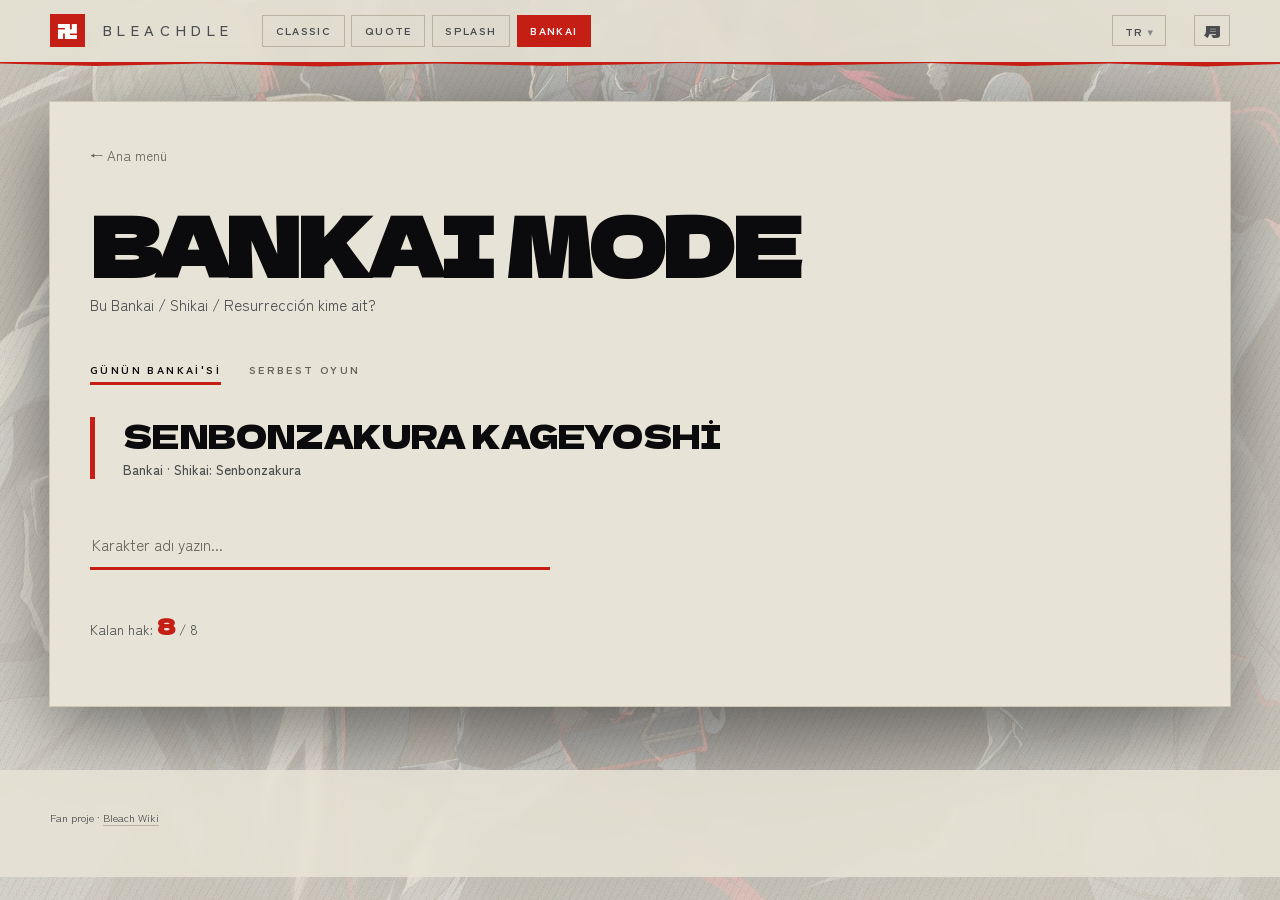
==== bankai.html @ 17f3b941 "Yayına hazırlık: paylaşım kartı, README, og görseli Statik site olduğu için yayına almak dosyaları i" ====
<!DOCTYPE html>
<html lang="tr">
<head>
<meta charset="UTF-8">
<meta name="viewport" content="width=device-width,initial-scale=1">
<title data-i18n="title.bankai">Bleachdle — Bankai Mode</title>
<link rel="icon" href="favicon.svg" type="image/svg+xml">
<link rel="alternate icon" href="favicon.ico" sizes="any">
<link rel="manifest" href="manifest.json">
<meta name="theme-color" content="#e5e2d5">

<meta name="description" content="Bu Bankai, Shikai ya da Resurrección kime ait? Sekiz hakkın var.">
<link rel="canonical" href="https://ozgurozertural.github.io/bleachdle/bankai.html">

<!-- Paylaşım kartı. Tarayıcı-dışı kazıyıcılar JS çalıştırmaz, o yüzden burası
     data-i18n'den bağımsız ve sabit Türkçe. og.jpg'yi scripts/make_og.py üretir. -->
<meta property="og:type" content="website">
<meta property="og:site_name" content="Bleachdle">
<meta property="og:locale" content="tr_TR">
<meta property="og:locale:alternate" content="en_US">
<meta property="og:url" content="https://ozgurozertural.github.io/bleachdle/bankai.html">
<meta property="og:title" content="Bleachdle — Bankai Mode">
<meta property="og:description" content="Bu Bankai, Shikai ya da Resurrección kime ait? Sekiz hakkın var.">
<meta property="og:image" content="https://ozgurozertural.github.io/bleachdle/og.jpg">
<meta property="og:image:width" content="1200">
<meta property="og:image:height" content="630">
<meta property="og:image:alt" content="Bleachdle — Espada toplantısının önünde BLEACHDLE başlığı ve dört mod: Classic, Quote, Splash, Bankai">
<meta name="twitter:card" content="summary_large_image">
<link rel="stylesheet" href="css/theme.css">
<link rel="stylesheet" href="css/game.css">
</head>
<body>
<header class="site-header">
  <a class="brand" href="index.html" data-i18n-aria="brand.aria">
    <span class="kanji">卍</span><h1>BLEACHDLE</h1>
  </a>
  <nav class="mode-nav" data-i18n-aria="nav.aria">
    <a href="classic.html"><span lang="en">Classic</span></a>
    <a href="quote.html"><span lang="en">Quote</span></a>
    <a href="splash.html"><span lang="en">Splash</span></a>
    <a href="bankai.html" aria-current="page"><span lang="en">Bankai</span></a>
  </nav>
  <div class="lang-select">
    <button class="lang-btn" aria-haspopup="listbox" aria-expanded="false"
            data-i18n="lang.short" data-i18n-aria="lang.aria">TR</button>
    <ul class="lang-menu" role="listbox">
      <li><button role="option" data-lang="tr" data-i18n="lang.tr">Türkçe</button></li>
      <li><button role="option" data-lang="en" data-i18n="lang.en">English</button></li>
    </ul>
  </div>
  <button id="theme-toggle" class="theme-toggle" data-i18n-aria="theme.aria">🌓</button>
</header>

<main class="game-page">
  <a class="back-link" href="index.html" data-i18n="back">← Ana menü</a>
  <h2 class="game-title">BANKAI MODE</h2>
  <p class="game-subtitle" data-i18n="sub.bankai"></p>

  <div class="mode-switch">
    <button class="active" data-mode="daily" data-i18n="daily.bankai">Günün bankai'si</button>
    <button data-mode="free" data-i18n="free">Serbest oyun</button>
  </div>

  <div id="quote-display" class="quote-display">Yükleniyor...</div>

  <div id="bankai-hint-slot"></div>

  <div class="search-box">
    <input id="search" type="text" autocomplete="off" data-i18n-placeholder="search.placeholder" placeholder="Karakter adı yazın..." />
    <div id="suggestions" class="suggestions"></div>
  </div>

  <div id="result"></div>
  <div id="attempts" class="attempts-info"></div>
</main>

<footer class="site-footer">
  <p data-i18n-html="footer.short"></p>
</footer>

<script src="js/i18n.js"></script>
<script src="js/theme.js"></script>
<script src="js/stats.js"></script>
<script src="js/game-core.js"></script>
<script src="js/data.js"></script>
<script src="js/simple-mode.js"></script>
<script>
const HINT_AT = 5;
const BANKAI = fetch('data/bankai.json').then(r => r.json()).catch(() => ({}));
initSimpleMode({
  modeKey: 'bankai',
  maxGuesses: 8,
  pool: async (chars) => {
    const b = await BANKAI;
    return chars.filter(c => b[c.id]);
  },
  loadPrompt: async (answer) => {
    const b = (await BANKAI)[answer.id];
    const el = document.getElementById('quote-display');
    document.getElementById('bankai-hint-slot').innerHTML = '';
    if (!b) { el.innerHTML = `<em>${t('bankai.none')}</em>`; return false; }
    el.innerHTML = `
      <div class="release-name">
        ${b.name || '???'}
      </div>
      <div class="release-meta">
        ${b.type || ''}${b.ability ? ' · ' + b.ability : ''}
      </div>`;
    return true;
  },
  onGuess: (guesses, answer, finished) => {
    // 5. yanlış tahminden sonra karakterin görseli ipucu olarak açılır (finish değilse)
    if (!finished && guesses.length >= HINT_AT && answer.image) {
      const slot = document.getElementById('bankai-hint-slot');
      if (!slot.innerHTML) {
        slot.innerHTML = `
          <div class="bankai-hint-label">${t('hint.last')}</div>
          <div class="bankai-hint">
            <img src="${answer.image}" alt="hint" style="filter:blur(4px)">
          </div>
        `;
      }
    }
  }
});
</script>
</body>
</html>
---- css/theme.css ----
/* Bleachdle — mürekkep ve kan.
   Zemin hâlâ kağıt/mürekkep ikilisi, ama bu bir dövüş serisi: kontrast sert,
   tipografi ağır, doğru/yanlış renkleri tam doygunlukta. */

@import url('https://fonts.googleapis.com/css2?family=Dela+Gothic+One&family=Zen+Kaku+Gothic+New:wght@400;500;700;900&display=swap');

:root, [data-theme="light"] {
  /* 昼 — beyazlatılmış kağıt üstünde sumi */
  --paper: #e7e3d6;
  --paper-2: #f2efe6;
  --paper-3: #faf8f1;
  --ink: #0b0b0d;
  --ink-2: #4a4c50;
  --ink-3: #65635b;
  --rule: #b8b2a0;
  --rule-soft: #cdc7b6;

  --seal: #c41e15;
  --on-seal: #ffffff;
  --correct: #17773a;
  --correct-ink: #ffffff;
  --wrong: #b81420;
  --wrong-ink: #ffffff;

  --grain-opacity: 0.3;
  --grain-blend: multiply;
  --hatch-opacity: 0.06;

  --paper-rgb: 231, 227, 214;
  /* Aydınlıkta Soul Society: Gotei 13 kaptanları */
  --art: url("../data/images/bg-gotei13.webp");
  --art-pos: center 18%;
  --art-focus: 50% 38%;
  --art-vignette: 0.75;
  --art-scrim: 0.58;      /* eserin üstündeki perde */
  --art-panel: 0.86;      /* başlık/altlık şeridinin opaklığı */
}

[data-theme="dark"] {
  /* 夜 — mürekkep zemin, kireç yazı. Roller aynı, maddeler yer değiştirdi. */
  --paper: #0c0c0f;
  --paper-2: #16161b;
  --paper-3: #1e1e25;
  --ink: #f4f1e6;
  --ink-2: #b0aea4;
  --ink-3: #7c7f84;
  --rule: #34343d;
  --rule-soft: #26262e;

  --seal: #ff3b2f;
  --on-seal: #0c0c0f;
  --correct: #14b85a;
  --correct-ink: #06210f;
  --wrong: #e01f2d;
  --wrong-ink: #ffffff;

  --grain-opacity: 0.13;
  --grain-blend: screen;
  --hatch-opacity: 0.05;

  --paper-rgb: 12, 12, 15;
  /* Karanlıkta Hueco Mundo: Espada toplantısı. Bu eser çok daha karanlık
     (medyan parlaklık 0.012), o yüzden perde ince — beyaz üniformalar en
     kötü durumda bile şerit metnini 6:1'in üstünde tutuyor. */
  --art: url("../data/images/bg-espada.webp");
  --art-pos: center 52%;
  --art-focus: 50% 52%;
  --art-vignette: 0.45;   /* kenarları az bastır: eser şeritlerden görünsün */
  --art-scrim: 0.18;
  --art-panel: 0.82;
}

:root {
  --font-display: 'Dela Gothic One', 'Arial Black', sans-serif;
  --font-body: 'Zen Kaku Gothic New', system-ui, sans-serif;

  /* Sert sıçrama: dev başlık, küçük etiket, arada hiçbir şey yok */
  --t-hero: clamp(2.6rem, 8.5vw, 5rem);
  --t-title: 1.5rem;
  --t-body: 0.95rem;
  --t-small: 0.84rem;
  --t-label: 0.68rem;

  --tr-label: 0.22em;
  --measure: 60ch;

  /* Eğik kesim — panellerin ve hücrelerin köşesini kırpan darbe açısı */
  --slash: 10px;
}

* { box-sizing: border-box; }

html {
  background: var(--paper);
}

/* Gotei 13 eseri: sabit zemin katmanı. İçerik onun üstüne serilen kağıt
   tabakanın üstünde durduğu için metin kontrastı eserden etkilenmiyor;
   eser başlık şeridinde, altlıkta ve geniş ekranda tabakanın yanlarında
   görünüyor. background-attachment yerine sabit sözde eleman: mobil
   tarayıcılarda fixed arka plan kaydırmada titriyor. */
html::before {
  content: '';
  position: fixed;
  inset: 0;
  z-index: -1;
  background:
    radial-gradient(ellipse at var(--art-focus), transparent 0%, rgba(var(--paper-rgb), var(--art-vignette)) 78%),
    linear-gradient(rgba(var(--paper-rgb), var(--art-scrim)), rgba(var(--paper-rgb), var(--art-scrim))),
    var(--art) var(--art-pos) / cover no-repeat;
}

body {
  margin: 0;
  padding: 0;
  background: transparent;
  color: var(--ink);
  font-family: var(--font-body);
  font-size: 16px;
  line-height: 1.55;
  min-height: 100vh;
  -webkit-font-smoothing: antialiased;
}

/* İki katman: kağıt lifi + eğik tarama (screen-tone). */
body::before,
body::after {
  content: '';
  position: fixed;
  inset: 0;
  z-index: 0;
  pointer-events: none;
}
body::before {
  opacity: var(--grain-opacity);
  mix-blend-mode: var(--grain-blend);
  background-image: url("data:image/svg+xml,%3Csvg xmlns='http://www.w3.org/2000/svg' width='160' height='160'%3E%3Cfilter id='g'%3E%3CfeTurbulence type='fractalNoise' baseFrequency='0.85' numOctaves='4' stitchTiles='stitch'/%3E%3CfeColorMatrix type='saturate' values='0'/%3E%3C/filter%3E%3Crect width='160' height='160' filter='url(%23g)'/%3E%3C/svg%3E");
}
body::after {
  opacity: var(--hatch-opacity);
  background-image: repeating-linear-gradient(
    118deg,
    var(--seal) 0 1px,
    transparent 1px 7px
  );
}
body > * { position: relative; z-index: 1; }

a { color: inherit; text-decoration: none; }

button {
  font-family: inherit;
  font-size: inherit;
  cursor: pointer;
  border: none;
  background: none;
  color: inherit;
}

:focus-visible {
  outline: 3px solid var(--seal);
  outline-offset: 2px;
}

::selection { background: var(--seal); color: var(--on-seal); }

::-webkit-scrollbar { width: 10px; height: 10px; }
::-webkit-scrollbar-track { background: transparent; }
::-webkit-scrollbar-thumb { background: var(--rule); }
::-webkit-scrollbar-thumb:hover { background: var(--seal); }

@media (prefers-reduced-motion: reduce) {
  *, *::before, *::after {
    animation-duration: 0.001ms !important;
    animation-iteration-count: 1 !important;
    transition-duration: 0.001ms !important;
  }
}
---- css/game.css ----
/* ---------- Başlık ---------- */
/* Başlık ve altlık yarı saydam: eser bu iki şeritten görünüyor. Buradaki
   metin --ink-2, en kötü durumda bile 4.5:1'in üstünde kalıyor.
   Başlık yapışkan; yırtık kenar onun ::after'ı, ayrı bir öğe olsaydı
   kaydırırken bardan kopardı. */
.site-header {
  position: sticky;
  top: 0;
  z-index: 50;
  display: flex;
  justify-content: space-between;
  align-items: center;
  gap: 1rem 1.75rem;
  flex-wrap: wrap;
  margin-bottom: 2.5rem;
  padding: 0.9rem max(1.5rem, calc((100% - 1180px) / 2));
  background: rgba(var(--paper-rgb), var(--art-panel));
  backdrop-filter: blur(6px);
  -webkit-backdrop-filter: blur(6px);
}
.site-header::after {
  content: '';
  position: absolute;
  left: 0; right: 0; bottom: -5px;
  height: 5px;
  background: var(--seal);
  -webkit-mask: url("data:image/svg+xml,%3Csvg xmlns='http://www.w3.org/2000/svg' width='1200' height='10' viewBox='0 0 1200 10' preserveAspectRatio='none'%3E%3Cpath d='M0 0 H1200 V4 L1130 9 L1040 3 L960 8 L870 2 L760 7 L640 2 L520 8 L410 3 L300 9 L190 3 L90 8 L0 3 Z' fill='%23000'/%3E%3C/svg%3E") 100% 100% / 100% 100%;
  mask: url("data:image/svg+xml,%3Csvg xmlns='http://www.w3.org/2000/svg' width='1200' height='10' viewBox='0 0 1200 10' preserveAspectRatio='none'%3E%3Cpath d='M0 0 H1200 V4 L1130 9 L1040 3 L960 8 L870 2 L760 7 L640 2 L520 8 L410 3 L300 9 L190 3 L90 8 L0 3 Z' fill='%23000'/%3E%3C/svg%3E") 100% 100% / 100% 100%;
}

/* Mod kısayolları: ad + tuş rozeti. Bulunduğun mod mühür kızılıyla dolu. */
.mode-nav {
  display: flex;
  gap: 0.4rem;
  margin-right: auto;
  overflow-x: auto;
  scrollbar-width: none;
}
.mode-nav::-webkit-scrollbar { display: none; }
.mode-nav a {
  display: inline-flex;
  align-items: center;
  padding: 0.4rem 0.8rem;
  font-size: var(--t-label);
  font-weight: 700;
  letter-spacing: 0.12em;
  text-transform: uppercase;
  white-space: nowrap;
  color: var(--ink-2);
  border: 1px solid var(--rule);
  transition: color 0.16s, border-color 0.16s, background 0.16s;
}
.mode-nav a:hover { color: var(--ink); border-color: var(--ink-3); }
.mode-nav a[aria-current] {
  color: var(--on-seal);
  background: var(--seal);
  border-color: var(--seal);
}

.brand {
  display: flex;
  align-items: center;
  gap: 0.75rem;
}
.brand:hover .kanji { background: var(--ink); }
.brand:hover h1 { color: var(--ink); }

/* Hanko: markanın tamamı bu mühür. Sayfadaki tek doygun kızıl. */
.brand .kanji {
  font-family: var(--font-display);
  font-size: 1.3rem;
  line-height: 1;
  color: var(--on-seal);
  background: var(--seal);
  padding: 0.32em 0.34em 0.26em;
  display: inline-block;
}

.brand h1 {
  margin: 0;
  font-family: var(--font-body);
  font-size: 0.92rem;
  font-weight: 500;
  letter-spacing: 0.38em;
  text-indent: 0.38em;
  color: var(--ink-2);
}

/* Dil seçici — sağ üstte açılır liste */
.lang-select { position: relative; }
.lang-btn {
  font-size: var(--t-label);
  font-weight: 700;
  letter-spacing: 0.12em;
  padding: 0.4rem 0.7rem;
  color: var(--ink-2);
  border: 1px solid var(--rule);
  transition: color 0.16s, border-color 0.16s;
}
.lang-btn::after { content: ' ▾'; opacity: 0.6; }
.lang-btn:hover, .lang-select.open .lang-btn { color: var(--ink); border-color: var(--ink-3); }

.lang-menu {
  position: absolute;
  right: 0;
  top: calc(100% + 5px);
  z-index: 60;
  display: none;
  min-width: 9rem;
  margin: 0;
  padding: 0;
  list-style: none;
  background: var(--paper-2);
  border: 1px solid var(--rule);
  box-shadow: 0 14px 36px rgba(0, 0, 0, 0.4);
}
.lang-select.open .lang-menu { display: block; }
.lang-menu button {
  display: block;
  width: 100%;
  text-align: left;
  padding: 0.5rem 0.8rem;
  font-size: var(--t-small);
  color: var(--ink-2);
  transition: color 0.14s, background 0.14s;
}
.lang-menu button:hover { background: var(--paper-3); color: var(--ink); }
.lang-menu button[aria-selected="true"] {
  color: var(--on-seal);
  background: var(--seal);
}

.theme-toggle {
  font-family: var(--font-display);
  font-size: 0;
  color: var(--ink-2);
  padding: 0.4rem 0.55rem;
  border: 1px solid var(--rule);
  transition: color 0.2s, border-color 0.2s;
}
.theme-toggle::after {
  content: '月';
  font-size: 1rem;
  line-height: 1;
}
[data-theme="dark"] .theme-toggle::after { content: '日'; }
.theme-toggle:hover { color: var(--seal); border-color: var(--seal); }



/* ---------- Ana sayfa ---------- */
/* Kağıt tabaka — eserin üstüne serilmiş sayfa. Metin daima bunun üstünde. */
.hub, .game-page {
  background: var(--paper);
  box-shadow: 0 0 0 1px var(--rule-soft), 0 24px 70px rgba(0, 0, 0, 0.45);
}

.hub {
  max-width: 780px;
  margin: 0 auto 4rem;
  padding: 3rem 2.5rem 4rem;
}

.tagline {
  font-family: var(--font-display);
  font-size: var(--t-hero);
  line-height: 1.05;
  letter-spacing: -0.02em;
  text-transform: uppercase;
  margin: 0 0 3rem;
  max-width: 14ch;
}
.tagline strong { color: var(--seal); }

.mode-grid {
  display: flex;
  flex-direction: column;
  border-top: 1px solid var(--rule-soft);
  margin-bottom: 3.5rem;
}

/* Mod satırı: kart değil, bir dizin girdisi. Üzerine gelince
   mürekkep soldan sağa akıyor. */
.mode-card {
  position: relative;
  display: grid;
  grid-template-columns: 3.2rem 1fr;
  align-items: baseline;
  gap: 0 1.4rem;
  padding: 1.5rem 1rem 1.5rem 0.25rem;
  border-bottom: 1px solid var(--rule-soft);
  overflow: hidden;
  isolation: isolate;
}
.mode-card::before {
  content: '';
  position: absolute;
  inset: 0;
  z-index: -1;
  background: var(--paper-2);
  transform: scaleX(0);
  transform-origin: left;
  transition: transform 0.26s cubic-bezier(0.16, 1.1, 0.3, 1);
}
.mode-card:hover::before, .mode-card:focus-visible::before { transform: scaleX(1); }

.mode-card .mode-icon {
  grid-row: span 2;
  align-self: center;
  font-family: var(--font-display);
  font-size: 2.5rem;
  font-weight: 400;
  line-height: 1;
  color: var(--ink-3);
  text-align: center;
  transition: color 0.32s;
}
.mode-card:hover .mode-icon { color: var(--seal); }

.mode-card h2 {
  margin: 0;
  font-family: var(--font-display);
  font-size: var(--t-title);
  letter-spacing: -0.01em;
  text-transform: uppercase;
}
.mode-card p {
  margin: 0.25rem 0 0;
  grid-column: 2;
  font-size: var(--t-small);
  color: var(--ink-2);
  max-width: 46ch;
}

/* İstatistikler: panel değil, kağıda yazılmış dört sayı */
.stats-panel { margin: 0; }
.stats-panel h3 {
  margin: 0 0 1.1rem;
  font-family: var(--font-body);
  font-size: var(--t-label);
  font-weight: 500;
  letter-spacing: var(--tr-label);
  text-transform: uppercase;
  color: var(--ink-3);
}
.stats-summary {
  display: grid;
  grid-template-columns: repeat(4, 1fr);
}
.stats-summary > div {
  display: flex;
  flex-direction: column;
  gap: 0.35rem;
  padding-left: 1rem;
  border-left: 1px solid var(--rule-soft);
}
.stats-summary > div:first-child { padding-left: 0; border-left: none; }
.stat-val {
  font-family: var(--font-display);
  font-size: 2.4rem;
  line-height: 1;
  font-variant-numeric: tabular-nums;
}
.stat-label {
  font-size: var(--t-label);
  letter-spacing: var(--tr-label);
  text-transform: uppercase;
  color: var(--ink-3);
}

/* ---------- Oyun sayfası ---------- */
.game-page {
  max-width: 1180px;
  margin: 0 auto 4rem;
  padding: 2.5rem 2.5rem 4rem;
}

.back-link {
  display: inline-block;
  margin-bottom: 2.5rem;
  font-size: var(--t-small);
  color: var(--ink-3);
  transition: color 0.2s;
}
.back-link:hover { color: var(--seal); }

.game-title {
  font-family: var(--font-display);
  font-size: var(--t-hero);
  line-height: 0.95;
  letter-spacing: -0.03em;
  text-transform: uppercase;
  margin: 0 0 0.75rem;
}
.game-subtitle {
  margin: 0 0 2.75rem;
  font-size: var(--t-body);
  color: var(--ink-2);
  max-width: var(--measure);
}

.mode-switch {
  display: flex;
  gap: 1.75rem;
  margin-bottom: 2rem;
}
.mode-switch button {
  position: relative;
  padding: 0 0 0.5rem;
  font-size: var(--t-label);
  font-weight: 700;
  letter-spacing: var(--tr-label);
  text-transform: uppercase;
  color: var(--ink-3);
  transition: color 0.2s;
}
.mode-switch button::after {
  content: '';
  position: absolute;
  left: 0; right: 0; bottom: 0;
  height: 3px;
  background: var(--seal);
  transform: scaleX(0);
  transform-origin: left;
  transition: transform 0.2s cubic-bezier(0.16, 1.1, 0.3, 1);
}
.mode-switch button:hover { color: var(--ink-2); }
.mode-switch button.active { color: var(--ink); }
.mode-switch button.active::after { transform: scaleX(1); }

/* ---------- Arama ---------- */
.search-box {
  position: relative;
  max-width: 460px;
  margin: 0 0 2.5rem;
}
.search-box input {
  width: 100%;
  padding: 0.7rem 0.1rem;
  font-family: var(--font-body);
  font-size: 1.15rem;
  font-weight: 700;
  color: var(--ink);
  background: none;
  border: none;
  border-bottom: 3px solid var(--rule);
  transition: border-color 0.24s;
}
.search-box input::placeholder { color: var(--ink-3); font-weight: 400; font-size: 0.95rem; }
.search-box input:focus {
  outline: none;
  border-bottom-color: var(--seal);
}
.search-box input:disabled { color: var(--ink-3); border-bottom-style: dashed; }

.suggestions {
  position: absolute;
  top: calc(100% + 2px);
  left: 0; right: 0;
  max-height: 336px;
  overflow-y: auto;
  background: var(--paper-2);
  border: 1px solid var(--rule);
  z-index: 20;
  display: none;
}
.suggestions.open { display: block; }
.suggestion {
  display: flex;
  align-items: center;
  gap: 0.85rem;
  padding: 0.55rem 0.75rem;
  cursor: pointer;
  border-bottom: 1px solid var(--rule-soft);
}
.suggestion:last-child { border-bottom: none; }
.suggestion:hover, .suggestion.active { background: var(--paper-3); }
.suggestion img {
  width: 40px; height: 40px;
  object-fit: cover;
  filter: grayscale(0.35);
}
.suggestion .sname { font-weight: 700; font-size: 0.95rem; }
.suggestion .saff { font-size: var(--t-label); color: var(--ink-3); }
.img-placeholder {
  width: 40px; height: 40px;
  background: var(--paper-3);
  border: 1px solid var(--rule-soft);
}

/* ---------- Tahmin tablosu ----------
   İmza öğesi. Her hücre eğik kesilmiş bir blok: doğru tam doygun yeşil,
   yanlış kan kırmızısı, ikisi de köşesinde ○ / × taşıyor — renk tek
   başına anlam taşımıyor. Satır soldan bir darbe gibi giriyor. */
.guess-table-wrap {
  overflow-x: auto;
  margin-top: 0.5rem;
}
.guess-table {
  width: 100%;
  border-collapse: separate;
  border-spacing: 4px 4px;
  min-width: 940px;
}
.guess-table th {
  font-family: var(--font-body);
  font-size: var(--t-label);
  font-weight: 700;
  letter-spacing: var(--tr-label);
  text-transform: uppercase;
  color: var(--ink-3);
  text-align: center;
  padding: 0 0.4rem 0.6rem;
  white-space: nowrap;
}

.guess-table td {
  position: relative;
  padding: 0.55rem 0.5rem;
  text-align: center;
  font-size: var(--t-small);
  font-weight: 500;
  line-height: 1.25;
  color: var(--ink-2);
  height: 76px;
  vertical-align: middle;
  font-variant-numeric: tabular-nums;
  background: var(--paper-2);
  clip-path: polygon(var(--slash) 0, 100% 0, 100% calc(100% - var(--slash)), calc(100% - var(--slash)) 100%, 0 100%, 0 var(--slash));
  animation: strike 0.26s cubic-bezier(0.16, 1.1, 0.3, 1) both;
  animation-delay: calc(var(--col, 0) * 45ms);
}

/* Darbe: hücre eğik bir kesikten içeri girer, hafif aşar ve oturur */
@keyframes strike {
  0%   { opacity: 0; transform: translateX(-14px) skewX(-14deg); }
  70%  { opacity: 1; transform: translateX(2px)   skewX(2deg); }
  100% { opacity: 1; transform: none; }
}

.guess-table td.correct {
  background: var(--correct);
  color: var(--correct-ink);
  font-weight: 700;
}
.guess-table td.wrong {
  background: var(--wrong);
  color: var(--wrong-ink);
  font-weight: 700;
}

/* Renk tek başına anlam taşımasın: köşede ○ / × */
.guess-table td.correct::after,
.guess-table td.wrong::after {
  position: absolute;
  top: 3px;
  right: 5px;
  font-size: 0.62rem;
  font-weight: 700;
  line-height: 1;
  opacity: 0.75;
}
.guess-table td.correct::after { content: '○'; }
.guess-table td.wrong::after   { content: '×'; }

.guess-table td.name-cell {
  font-size: 0.9rem;
  font-weight: 700;
  letter-spacing: 0.01em;
}

.guess-table td.image-cell {
  background: none;
  clip-path: none;
  padding: 0;
  width: 72px;
}
.guess-table td .char-avatar {
  width: 68px; height: 68px;
  object-fit: cover;
  display: block;
  border: 2px solid var(--ink);
  transition: transform 0.18s;
}
.guess-table tr:hover .char-avatar { transform: scale(1.06); }
.guess-table td .char-avatar.img-missing {
  display: flex;
  align-items: center;
  justify-content: center;
  background: var(--paper-2);
  color: var(--ink-3);
  font-size: 1.2rem;
}

.guess-table td .arrow {
  margin-left: 0.25rem;
  font-size: 1rem;
  font-weight: 700;
}

/* ---------- Sonuç ---------- */
.result-panel {
  position: relative;
  max-width: 560px;
  margin: 2.5rem 0 0;
  padding: 2rem 2.25rem;
  background: var(--paper-2);
  border-left: 6px solid var(--seal);
  clip-path: polygon(22px 0, 100% 0, 100% calc(100% - 22px), calc(100% - 22px) 100%, 0 100%, 0 22px);
  animation: strike 0.32s cubic-bezier(0.16, 1.1, 0.3, 1) both;
}
.result-panel h2 {
  margin: 0 0 0.6rem;
  font-family: var(--font-display);
  font-size: 2rem;
  line-height: 1;
  text-transform: uppercase;
}
.result-panel.win h2 { color: var(--correct); }
.result-panel.lose h2 { color: var(--wrong); }
.result-panel p { margin: 0 0 0.35rem; color: var(--ink-2); font-size: var(--t-small); }
.result-panel strong { color: var(--ink); font-weight: 700; }
.result-panel .result-stats {
  margin: 0.9rem 0 0;
  font-size: var(--t-label);
  letter-spacing: 0.06em;
  color: var(--ink-3);
}

/* Mühür: kazanınca 正, kaybedince 終 */
.result-panel::after {
  position: absolute;
  top: 1.5rem;
  right: 1.75rem;
  font-family: var(--font-display);
  font-size: 1.15rem;
  line-height: 1;
  padding: 0.32em 0.3em 0.26em;
  border: 3px solid currentColor;
  transform: rotate(-8deg);
}
.result-panel.win::after { content: '正'; color: var(--seal); }
.result-panel.lose::after { content: '終'; color: var(--ink-3); }

.result-actions {
  display: flex;
  gap: 1.5rem;
  align-items: center;
  margin-top: 1.5rem;
}
.result-actions button, .result-actions a {
  padding: 0 0 0.35rem;
  font-family: var(--font-body);
  font-size: var(--t-label);
  font-weight: 500;
  letter-spacing: var(--tr-label);
  text-transform: uppercase;
  color: var(--ink);
  border-bottom: 2px solid var(--seal);
  transition: color 0.2s, border-color 0.2s;
}
.result-actions button:hover, .result-actions a:hover { color: var(--seal); }
.result-actions .secondary {
  color: var(--ink-2);
  border-bottom-color: var(--rule);
}
.result-actions .secondary:hover { color: var(--ink); border-bottom-color: var(--ink-3); }

/* ---------- Alt bilgi ---------- */
.site-footer {
  padding: 1.75rem max(1.5rem, calc((100% - 1180px) / 2)) 2.5rem;
  background: rgba(var(--paper-rgb), var(--art-panel));
  backdrop-filter: blur(3px);
  -webkit-backdrop-filter: blur(3px);
  font-size: var(--t-label);
  color: var(--ink-2);
}
.site-footer a { color: var(--ink-2); border-bottom: 1px solid var(--rule); }
.site-footer a:hover { color: var(--ink); border-bottom-color: var(--seal); }

/* ---------- Splash ---------- */
/* Bulanıklık satır içi stille sürülüyor (oyun mantığı), o yüzden mürekkep
   tonlaması sarmalayıcıya uygulanıyor — yoksa filter bildirimi eziliyor. */
.splash-image-wrap {
  margin: 0 0 2rem;
  filter: grayscale(0.35) contrast(1.05);
}
.splash-image {
  max-width: 300px;
  max-height: 300px;
  display: block;
  transition: filter 0.6s cubic-bezier(0.2, 0.7, 0.2, 1);
}

/* ---------- Quote ---------- */
.quote-display {
  max-width: var(--measure);
  margin: 0 0 2.5rem;
  padding: 0 0 0 1.75rem;
  border-left: 5px solid var(--seal);
  font-size: 1.4rem;
  font-weight: 500;
  line-height: 1.5;
}
.quote-display em { color: var(--ink-3); font-size: 0.95rem; }

/* ---------- Bankai ---------- */
.release-name {
  font-family: var(--font-display);
  font-size: 2rem;
  line-height: 1.15;
  text-transform: uppercase;
  margin-bottom: 0.3rem;
}
.release-meta {
  font-size: var(--t-small);
  color: var(--ink-2);
}

.quote-hint {
  display: inline-flex;
  align-items: baseline;
  gap: 0.75rem;
  margin: 0 0 2rem;
  padding: 0.5rem 0.9rem;
  background: var(--paper-2);
  border-left: 5px solid var(--seal);
}
.quote-hint-label {
  font-size: var(--t-label);
  font-weight: 700;
  letter-spacing: var(--tr-label);
  text-transform: uppercase;
  color: var(--seal);
}
.quote-hint-body { font-size: var(--t-small); color: var(--ink-2); }
.quote-hint-body strong {
  font-family: var(--font-display);
  font-size: 1.25rem;
  color: var(--ink);
}

.bankai-hint {
  margin: 0 0 1.5rem;
  filter: grayscale(0.35) contrast(1.1);
  animation: strike 0.3s cubic-bezier(0.16, 1.1, 0.3, 1) both;
}
.bankai-hint img {
  max-width: 220px;
  max-height: 220px;
  display: block;
}
.bankai-hint-label {
  font-size: var(--t-label);
  letter-spacing: var(--tr-label);
  text-transform: uppercase;
  color: var(--ink-3);
  margin-bottom: 0.6rem;
}

.attempts-info {
  margin-top: 1.75rem;
  font-size: var(--t-small);
  color: var(--ink-2);
}
.attempts-info strong {
  font-family: var(--font-display);
  font-size: 1.3rem;
  color: var(--seal);
}

/* ---------- Dar ekran ---------- */
@media (max-width: 640px) {
  .site-header { padding: 1rem 1.1rem 0.8rem; }
  .site-header, .site-footer { padding-left: 1.1rem; padding-right: 1.1rem; }
  .site-header { gap: 0.6rem 0.9rem; margin-bottom: 1.75rem; }
  .brand h1 { display: none; }          /* dar ekranda mühür markayı taşır */
  .mode-nav a { padding: 0.35rem 0.5rem; letter-spacing: 0.06em; }
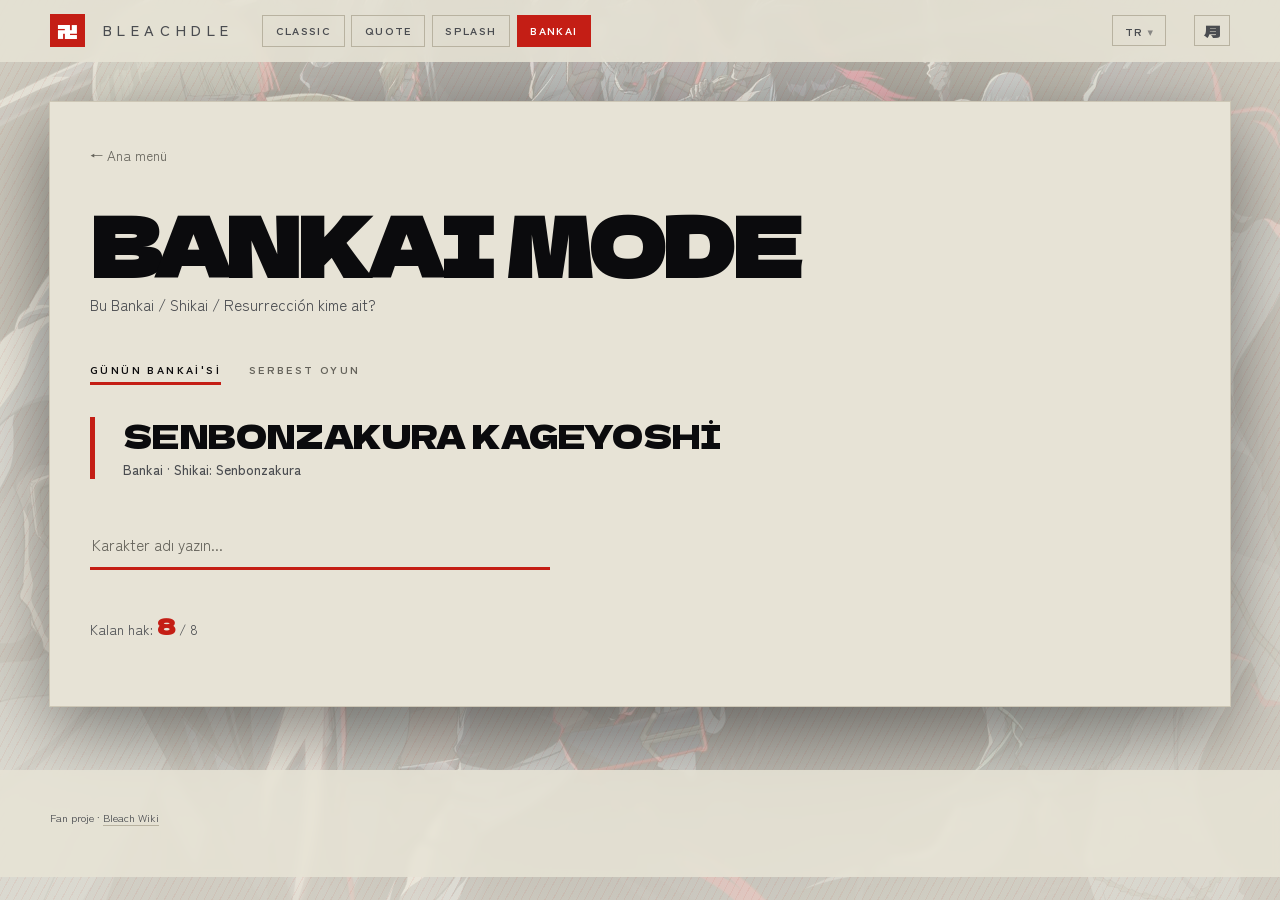
==== commit 8148f4c5: "Güvenlik: çıkışta kaçış, satır içi kod yok, CSP, kendi barındırılan fontlar Kazınan veri (herkesin d" ====
--- a/bankai.html
+++ b/bankai.html
@@ -3,6 +3,12 @@
 <head>
 <meta charset="UTF-8">
 <meta name="viewport" content="width=device-width,initial-scale=1">
+<!-- Satır içi script ve stil yok: hepsi ayrı dosyada, o yüzden 'unsafe-inline'
+     gerekmiyor. Dış kaynak da yok (fontlar kendi barındırmamızda), o yüzden
+     her şey 'self'. Kazınan veri innerHTML'e giriyor — bu, js/i18n.js'teki
+     esc() kaçışının arkasındaki ikinci savunma hattı. -->
+<meta http-equiv="Content-Security-Policy" content="default-src 'none'; script-src 'self'; style-src 'self'; img-src 'self'; font-src 'self'; connect-src 'self'; manifest-src 'self'; base-uri 'none'; form-action 'none'">
+<meta name="referrer" content="strict-origin-when-cross-origin">
 <title data-i18n="title.bankai">Bleachdle — Bankai Mode</title>
 <link rel="icon" href="favicon.svg" type="image/svg+xml">
 <link rel="alternate icon" href="favicon.ico" sizes="any">
@@ -84,45 +90,6 @@
 <script src="js/game-core.js"></script>
 <script src="js/data.js"></script>
 <script src="js/simple-mode.js"></script>
-<script>
-const HINT_AT = 5;
-const BANKAI = fetch('data/bankai.json').then(r => r.json()).catch(() => ({}));
-initSimpleMode({
-  modeKey: 'bankai',
-  maxGuesses: 8,
-  pool: async (chars) => {
-    const b = await BANKAI;
-    return chars.filter(c => b[c.id]);
-  },
-  loadPrompt: async (answer) => {
-    const b = (await BANKAI)[answer.id];
-    const el = document.getElementById('quote-display');
-    document.getElementById('bankai-hint-slot').innerHTML = '';
-    if (!b) { el.innerHTML = `<em>${t('bankai.none')}</em>`; return false; }
-    el.innerHTML = `
-      <div class="release-name">
-        ${b.name || '???'}
-      </div>
-      <div class="release-meta">
-        ${b.type || ''}${b.ability ? ' · ' + b.ability : ''}
-      </div>`;
-    return true;
-  },
-  onGuess: (guesses, answer, finished) => {
-    // 5. yanlış tahminden sonra karakterin görseli ipucu olarak açılır (finish değilse)
-    if (!finished && guesses.length >= HINT_AT && answer.image) {
-      const slot = document.getElementById('bankai-hint-slot');
-      if (!slot.innerHTML) {
-        slot.innerHTML = `
-          <div class="bankai-hint-label">${t('hint.last')}</div>
-          <div class="bankai-hint">
-            <img src="${answer.image}" alt="hint" style="filter:blur(4px)">
-          </div>
-        `;
-      }
-    }
-  }
-});
-</script>
+<script src="js/bankai.js"></script>
 </body>
 </html>
--- a/css/theme.css
+++ b/css/theme.css
@@ -2,7 +2,34 @@
    Zemin hâlâ kağıt/mürekkep ikilisi, ama bu bir dövüş serisi: kontrast sert,
    tipografi ağır, doğru/yanlış renkleri tam doygunlukta. */
 
-@import url('https://fonts.googleapis.com/css2?family=Dela+Gothic+One&family=Zen+Kaku+Gothic+New:wght@400;500;700;900&display=swap');
+/* Fontlar kendi barındırmamızda. Google Fonts'tan çekilirken her ziyaretçinin
+   IP'si Google'a gidiyordu; ayrıca @import zinciri font indirmesini bu CSS
+   inene kadar geciktiriyordu. scripts/build_fonts.py üretiyor — sitede geçen
+   11 kanji ve Latin Ext-A ile sınırlı alt küme, dördü toplam 49 KB. */
+@font-face {
+  font-family: 'Dela Gothic One';
+  src: url('../fonts/dela.woff2') format('woff2');
+  font-weight: 400;
+  font-display: swap;
+}
+@font-face {
+  font-family: 'Zen Kaku Gothic New';
+  src: url('../fonts/zen-400.woff2') format('woff2');
+  font-weight: 400;
+  font-display: swap;
+}
+@font-face {
+  font-family: 'Zen Kaku Gothic New';
+  src: url('../fonts/zen-500.woff2') format('woff2');
+  font-weight: 500;
+  font-display: swap;
+}
+@font-face {
+  font-family: 'Zen Kaku Gothic New';
+  src: url('../fonts/zen-700.woff2') format('woff2');
+  font-weight: 700;
+  font-display: swap;
+}
 
 :root, [data-theme="light"] {
   /* 昼 — beyazlatılmış kağıt üstünde sumi */
--- a/css/game.css
+++ b/css/game.css
@@ -589,6 +589,7 @@
   max-width: 300px;
   max-height: 300px;
   display: block;
+  filter: blur(28px);   /* başlangıç seviyesi; JS her tahminde azaltıyor */
   transition: filter 0.6s cubic-bezier(0.2, 0.7, 0.2, 1);
 }
 
@@ -650,6 +651,10 @@
   max-height: 220px;
   display: block;
 }
+/* Başlangıç bulanıklığı: eskiden satır içi style özniteliğiydi, CSP
+   style-src 'self' altında çalışmıyor. Sonraki kademeleri JS zaten
+   element.style üzerinden veriyor — o yol CSP'ye takılmıyor. */
+.hint-blur { filter: blur(4px); }
 .bankai-hint-label {
   font-size: var(--t-label);
   letter-spacing: var(--tr-label);
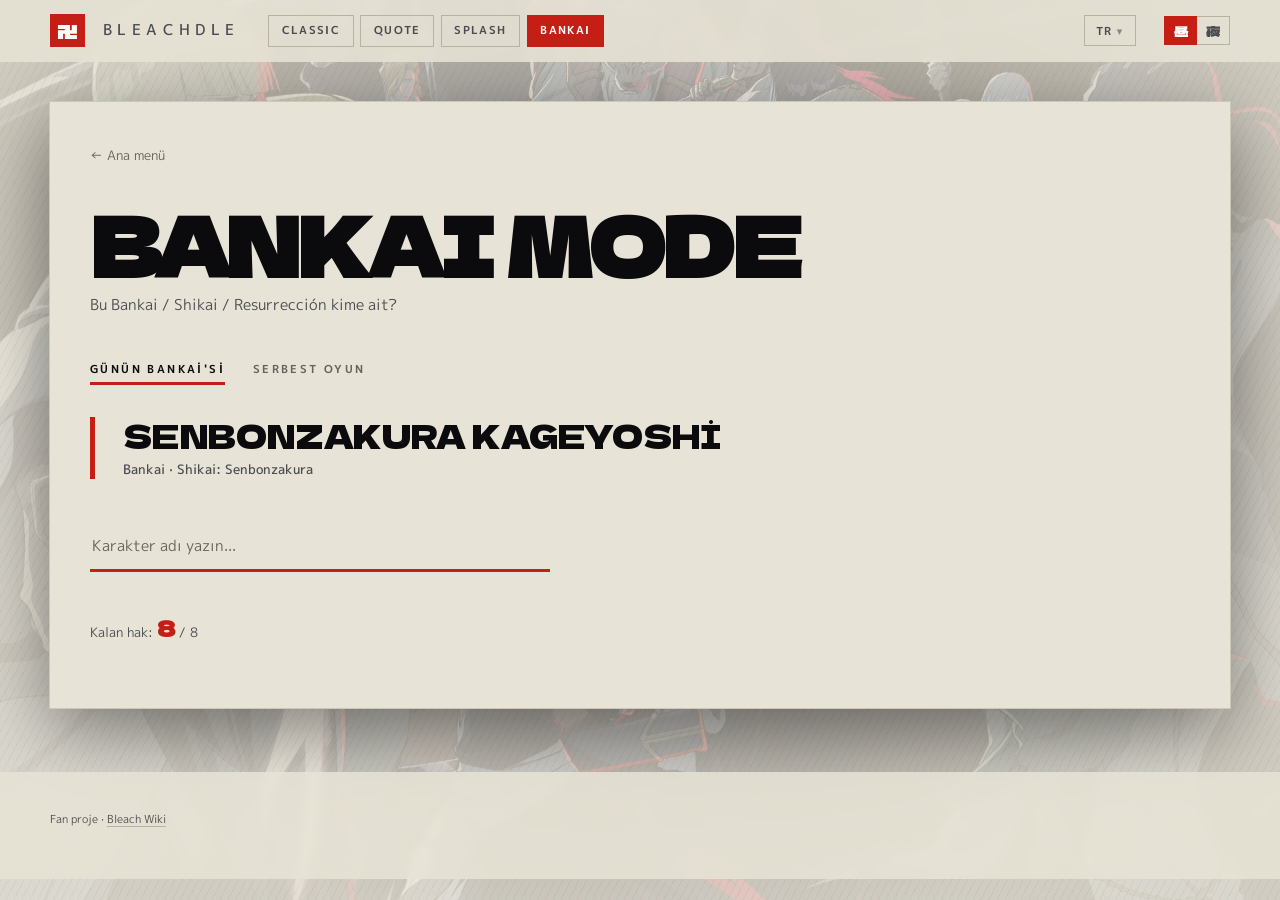
==== commit 3ee90072: "Tema düğmesini iki durumlu segmente çevir Tek düğmeydi ve geçilecek temanın kanjisini gösteriyordu (" ====
--- a/bankai.html
+++ b/bankai.html
@@ -54,7 +54,10 @@
       <li><button role="option" data-lang="en" data-i18n="lang.en">English</button></li>
     </ul>
   </div>
-  <button id="theme-toggle" class="theme-toggle" data-i18n-aria="theme.aria">🌓</button>
+  <div class="theme-toggle" role="group" data-i18n-aria="theme.aria">
+    <button data-set-theme="light" data-i18n-aria="theme.light">昼</button>
+    <button data-set-theme="dark" data-i18n-aria="theme.dark">夜</button>
+  </div>
 </header>
 
 <main class="game-page">
--- a/css/theme.css
+++ b/css/theme.css
@@ -5,7 +5,12 @@
 /* Fontlar kendi barındırmamızda. Google Fonts'tan çekilirken her ziyaretçinin
    IP'si Google'a gidiyordu; ayrıca @import zinciri font indirmesini bu CSS
    inene kadar geciktiriyordu. scripts/build_fonts.py üretiyor — sitede geçen
-   11 kanji ve Latin Ext-A ile sınırlı alt küme, dördü toplam 49 KB. */
+   11 kanji ve Latin Ext-A ile sınırlı alt küme, dördü toplam 96 KB.
+
+   Gövde fontu M PLUS 1p: önceki Zen Kaku Gothic New'de Ğ ğ İ Ş ş ve makronlar
+   (Ō ō ū ē) hiç yoktu, kelime ortasında system-ui'ye düşüyorlardı. M PLUS 1p
+   aynı geometrik ekran-gotik ailesinden ve hepsini taşıyor; yapım betiği
+   üretilen her yüzü bu harfler için denetliyor. */
 @font-face {
   font-family: 'Dela Gothic One';
   src: url('../fonts/dela.woff2') format('woff2');
@@ -13,20 +18,20 @@
   font-display: swap;
 }
 @font-face {
-  font-family: 'Zen Kaku Gothic New';
-  src: url('../fonts/zen-400.woff2') format('woff2');
+  font-family: 'M PLUS 1p';
+  src: url('../fonts/mplus-400.woff2') format('woff2');
   font-weight: 400;
   font-display: swap;
 }
 @font-face {
-  font-family: 'Zen Kaku Gothic New';
-  src: url('../fonts/zen-500.woff2') format('woff2');
+  font-family: 'M PLUS 1p';
+  src: url('../fonts/mplus-500.woff2') format('woff2');
   font-weight: 500;
   font-display: swap;
 }
 @font-face {
-  font-family: 'Zen Kaku Gothic New';
-  src: url('../fonts/zen-700.woff2') format('woff2');
+  font-family: 'M PLUS 1p';
+  src: url('../fonts/mplus-700.woff2') format('woff2');
   font-weight: 700;
   font-display: swap;
 }
@@ -99,7 +104,7 @@
 
 :root {
   --font-display: 'Dela Gothic One', 'Arial Black', sans-serif;
-  --font-body: 'Zen Kaku Gothic New', system-ui, sans-serif;
+  --font-body: 'M PLUS 1p', system-ui, sans-serif;
 
   /* Sert sıçrama: dev başlık, küçük etiket, arada hiçbir şey yok */
   --t-hero: clamp(2.6rem, 8.5vw, 5rem);
@@ -109,7 +114,11 @@
   --t-label: 0.68rem;
 
   --tr-label: 0.22em;
-  --measure: 60ch;
+  /* ch = '0' karakterinin genişliği, ve M PLUS 1p'de '0' gövde harflerine
+     göre Zen Kaku'dakinden epey geniş (0.620em'e karşı 0.504em). Aynı ch
+     değeri bırakılsaydı satır 57 değil 65 karakter olurdu; ölçü satır başına
+     düşen karakter sayısı sabit kalacak şekilde yeniden hesaplandı. */
+  --measure: 52ch;
 
   /* Eğik kesim — panellerin ve hücrelerin köşesini kırpan darbe açısı */
   --slash: 10px;
--- a/css/game.css
+++ b/css/game.css
@@ -130,21 +130,31 @@
   background: var(--seal);
 }
 
-.theme-toggle {
-  font-family: var(--font-display);
-  font-size: 0;
-  color: var(--ink-2);
+/* Tema seçici: tek düğme değil, iki durumlu segment — 昼 gündüz, 夜 gece.
+   Eskiden tek düğmeydi ve geçilecek temanın kanjisini gösteriyordu (aydınlıkta
+   月, karanlıkta 日). Durumu gösteriyordu ama tek başına duran bir kanjiden
+   bunun tema denetimi olduğu anlaşılmıyordu — üstelik "hedefi mi gösteriyor,
+   mevcut durumu mu" ikircikliydi. İki hücre yan yana durunca bunun bir seçim
+   olduğu kendiliğinden belli oluyor, etkin olanı mühür dolgusu söylüyor:
+   .mode-nav'ın aria-current dolgusunun aynısı, yeni bir dil icat edilmiyor.
+   Kanji olduğu için çeviri de gerektirmiyor. */
+.theme-toggle { display: inline-flex; }
+.theme-toggle button {
+  font-family: var(--font-display);
+  font-size: 0.9rem;
+  line-height: 1;
   padding: 0.4rem 0.55rem;
+  color: var(--ink-2);          /* .mode-nav'ın pasif rengiyle aynı */
   border: 1px solid var(--rule);
-  transition: color 0.2s, border-color 0.2s;
-}
-.theme-toggle::after {
-  content: '月';
-  font-size: 1rem;
-  line-height: 1;
-}
-[data-theme="dark"] .theme-toggle::after { content: '日'; }
-.theme-toggle:hover { color: var(--seal); border-color: var(--seal); }
+  transition: color 0.16s, border-color 0.16s, background 0.16s;
+}
+.theme-toggle button + button { border-left: none; }
+.theme-toggle button:hover { color: var(--ink); border-color: var(--ink-3); }
+.theme-toggle button[aria-pressed="true"] {
+  color: var(--on-seal);
+  background: var(--seal);
+  border-color: var(--seal);
+}
 
 
 
@@ -229,7 +239,7 @@
   grid-column: 2;
   font-size: var(--t-small);
   color: var(--ink-2);
-  max-width: 46ch;
+  max-width: 40ch; /* bkz. --measure: ch, font değişiminde yeniden ölçüldü */
 }
 
 /* İstatistikler: panel değil, kağıda yazılmış dört sayı */
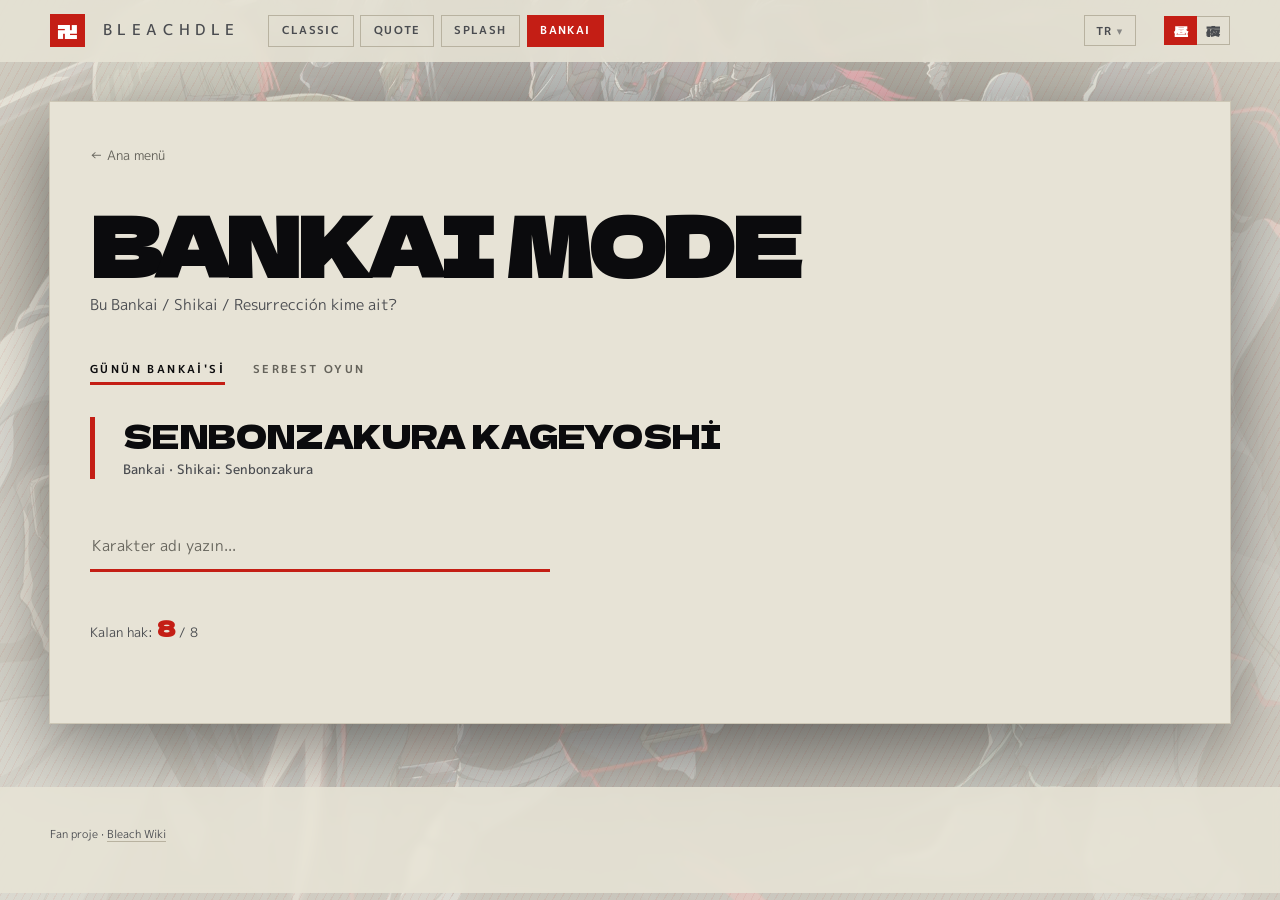
==== commit f7e6816e: "Quote/Splash/Bankai: denenen karakterler görselli, cevap sonunda açılıyor Bu üç modda özellik tablos" ====
--- a/bankai.html
+++ b/bankai.html
@@ -55,8 +55,10 @@
     </ul>
   </div>
   <div class="theme-toggle" role="group" data-i18n-aria="theme.aria">
-    <button data-set-theme="light" data-i18n-aria="theme.light">昼</button>
-    <button data-set-theme="dark" data-i18n-aria="theme.dark">夜</button>
+    <button data-set-theme="light" data-i18n-aria="theme.light"
+            data-flavor="Soul Society" lang="en">昼</button>
+    <button data-set-theme="dark" data-i18n-aria="theme.dark"
+            data-flavor="Hueco Mundo" lang="en">夜</button>
   </div>
 </header>
 
@@ -81,6 +83,7 @@
 
   <div id="result"></div>
   <div id="attempts" class="attempts-info"></div>
+  <ol id="guess-list" class="guess-list"></ol>
 </main>
 
 <footer class="site-footer">
--- a/css/game.css
+++ b/css/game.css
@@ -138,7 +138,7 @@
    olduğu kendiliğinden belli oluyor, etkin olanı mühür dolgusu söylüyor:
    .mode-nav'ın aria-current dolgusunun aynısı, yeni bir dil icat edilmiyor.
    Kanji olduğu için çeviri de gerektirmiyor. */
-.theme-toggle { display: inline-flex; }
+.theme-toggle { display: inline-flex; position: relative; }
 .theme-toggle button {
   font-family: var(--font-display);
   font-size: 0.9rem;
@@ -154,6 +154,47 @@
   color: var(--on-seal);
   background: var(--seal);
   border-color: var(--seal);
+}
+
+/* Üstüne gelince hücrenin götürdüğü yerin adı: 昼 Soul Society, 夜 Hueco Mundo.
+   Yer adları çevrilmiyor (VALUES'taki özel ad kararıyla aynı), o yüzden metin
+   doğrudan data-flavor'dan okunuyor, i18n'e girmiyor.
+
+   Native title= yerine kendi ipucumuz: title ~1 sn gecikiyor, biçimlendirilemiyor
+   ve sistem kutusu bu tasarımın içinde yabancı duruyor. Konum iki hücre için de
+   grubun sağ kenarına sabit — üst barın en sağındayız, hücreye ortalanan bir kutu
+   dar ekranda sayfadan taşardı.
+
+   Düğmelerde lang="en" var: text-transform: uppercase dile duyarlı ve sayfa
+   lang="tr" iken "Society"deki i, İ'ye dönüp "SOUL SOCİETY" oluyordu — mod
+   adlarında daha önce yaşanan tuzağın aynısı. Metin zaten İngilizce özel ad. */
+.theme-toggle button::after {
+  content: attr(data-flavor);
+  position: absolute;
+  top: calc(100% + 6px);
+  right: 0;
+  z-index: 60;
+  padding: 0.3rem 0.5rem;
+  font-family: var(--font-body);
+  font-size: var(--t-label);
+  font-weight: 700;
+  letter-spacing: 0.1em;
+  line-height: 1;
+  white-space: nowrap;
+  text-transform: uppercase;
+  color: var(--ink-2);
+  background: var(--paper-2);
+  border: 1px solid var(--rule);
+  opacity: 0;
+  pointer-events: none;
+  transition: opacity 0.14s;
+}
+.theme-toggle button:hover::after,
+.theme-toggle button:focus-visible::after { opacity: 1; }
+
+/* Dokunmatikte hover yok, kutu kalıcı görünür hale gelmesin. */
+@media (hover: none) {
+  .theme-toggle button::after { content: none; }
 }
 
 
@@ -269,7 +310,11 @@
   font-family: var(--font-display);
   font-size: 2.4rem;
   line-height: 1;
-  font-variant-numeric: tabular-nums;
+  /* Burada tabular-nums vardı ama hiç çalışmadı: Dela'da `tnum` özelliği yok
+     ve rakamları eşit genişlikte değil ('1' 0.588em, '4' 0.924em). Yani seri
+     9'dan 10'a geçtiğinde sayının kutusu hâlâ zıplıyor. Çalışır hale getirmek
+     fontu değiştirmeyi gerektirir — bu sayıların Dela'da olması bilinçli bir
+     tercih olduğu için dokunulmadı, karar beklemede. */
 }
 .stat-label {
   font-size: var(--t-label);
@@ -434,7 +479,6 @@
   color: var(--ink-2);
   height: 76px;
   vertical-align: middle;
-  font-variant-numeric: tabular-nums;
   background: var(--paper-2);
   clip-path: polygon(var(--slash) 0, 100% 0, 100% calc(100% - var(--slash)), calc(100% - var(--slash)) 100%, 0 100%, 0 var(--slash));
   animation: strike 0.26s cubic-bezier(0.16, 1.1, 0.3, 1) both;
@@ -506,6 +550,79 @@
   margin-left: 0.25rem;
   font-size: 1rem;
   font-weight: 700;
+}
+
+/* ---------- Denenen karakterler (Quote / Splash / Bankai) ----------
+   Bu modlarda özellik tablosu yok, önceden denenenler sadece virgülle ayrılmış
+   bir ad dizisiydi. Artık görselli kart: tablonun imza dilini küçük ölçekte
+   tekrar ediyor — eğik kesim, doğru yeşil / yanlış kırmızı, köşede ○ / × (renk
+   tek başına anlam taşımasın) ve soldan giren strike animasyonu. En yeni üstte,
+   classic'teki tahmin tablosuyla aynı sıra. */
+.guess-list {
+  display: flex;
+  flex-wrap: wrap;
+  gap: 6px;
+  margin: 0.9rem 0 0;
+  padding: 0;
+  list-style: none;
+}
+.guess-item {
+  position: relative;
+  display: flex;
+  align-items: center;
+  gap: 0.6rem;
+  padding: 5px 0.85rem 5px 5px;
+  font-size: var(--t-small);
+  font-weight: 700;
+  line-height: 1.2;
+  clip-path: polygon(var(--slash) 0, 100% 0, 100% calc(100% - var(--slash)), calc(100% - var(--slash)) 100%, 0 100%, 0 var(--slash));
+  animation: strike 0.26s cubic-bezier(0.16, 1.1, 0.3, 1) both;
+  animation-delay: calc(var(--col, 0) * 45ms);
+}
+.guess-item.correct { background: var(--correct); color: var(--correct-ink); }
+.guess-item.wrong   { background: var(--wrong);   color: var(--wrong-ink); }
+.guess-item::after {
+  position: absolute;
+  top: 3px;
+  right: 5px;
+  font-size: 0.62rem;
+  line-height: 1;
+  opacity: 0.75;
+}
+.guess-item.correct::after { content: '○'; }
+.guess-item.wrong::after   { content: '×'; }
+.guess-item .char-avatar {
+  width: 44px; height: 44px;
+  object-fit: cover;
+  display: block;
+  border: 2px solid var(--ink);
+}
+
+/* Cevabın görseli — sonuç panelinde, kazansan da kaybetsen de. */
+.answer-reveal {
+  display: flex;
+  align-items: flex-start;
+  gap: 1rem;
+  margin: 0 0 0.2rem;
+}
+.answer-reveal .char-avatar {
+  flex: none;
+  width: 84px; height: 84px;
+  object-fit: cover;
+  display: block;
+  border: 2px solid var(--ink);
+}
+.answer-reveal > div { min-width: 0; }
+
+/* Görseli olmayan karakter: aynı kutu, soru işareti. */
+.guess-item .char-avatar.img-missing,
+.answer-reveal .char-avatar.img-missing {
+  display: flex;
+  align-items: center;
+  justify-content: center;
+  background: var(--paper-2);
+  color: var(--ink-3);
+  font-size: 1.2rem;
 }
 
 /* ---------- Sonuç ---------- */
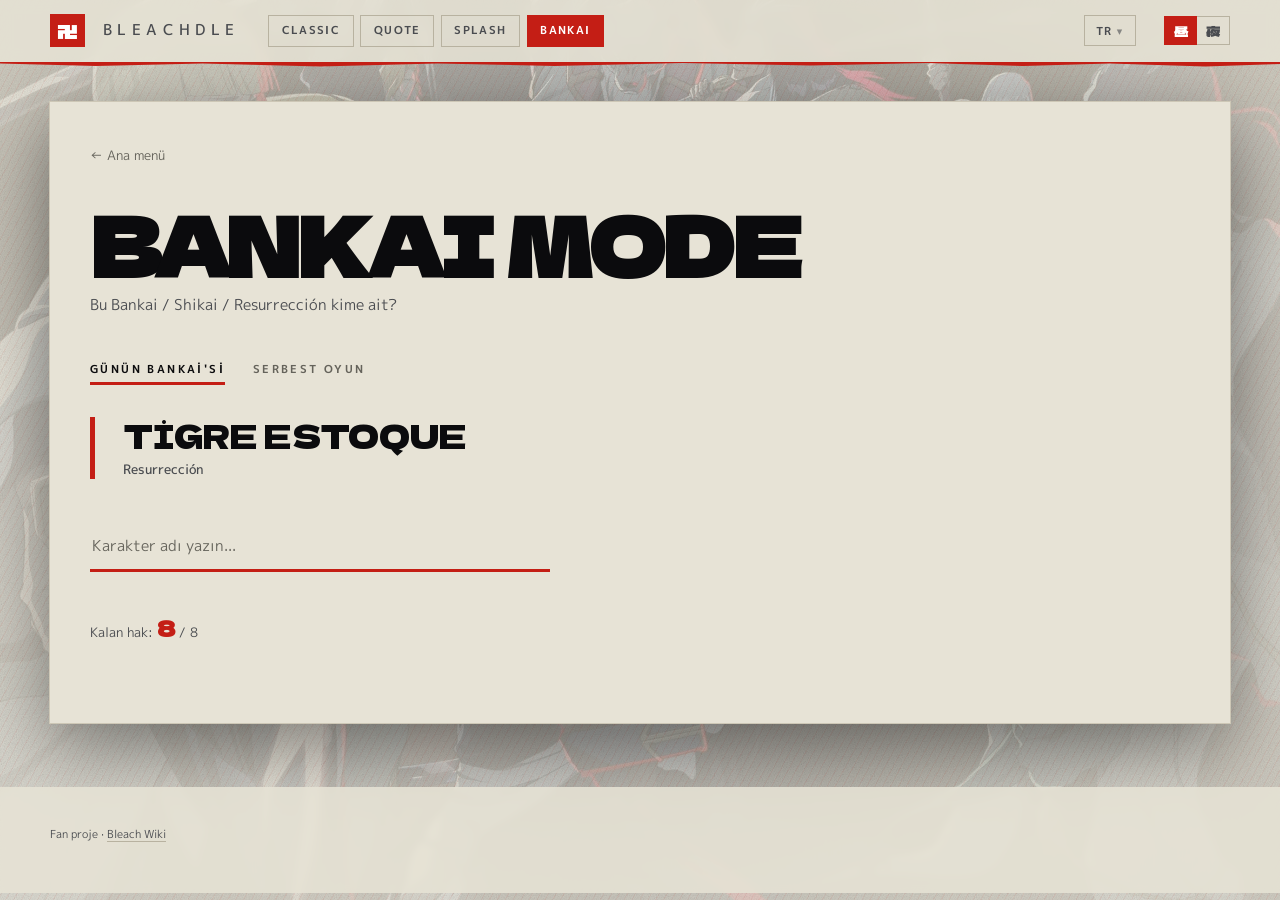
==== commit 1c275c8e: "Tema geçişi: 虚 Hollow maddesi; CSP'de data: görsellere izin Tema düğmesinden kızıl haleli siyah bir " ====
--- a/bankai.html
+++ b/bankai.html
@@ -7,7 +7,7 @@
      gerekmiyor. Dış kaynak da yok (fontlar kendi barındırmamızda), o yüzden
      her şey 'self'. Kazınan veri innerHTML'e giriyor — bu, js/i18n.js'teki
      esc() kaçışının arkasındaki ikinci savunma hattı. -->
-<meta http-equiv="Content-Security-Policy" content="default-src 'none'; script-src 'self'; style-src 'self'; img-src 'self'; font-src 'self'; connect-src 'self'; manifest-src 'self'; base-uri 'none'; form-action 'none'">
+<meta http-equiv="Content-Security-Policy" content="default-src 'none'; script-src 'self'; style-src 'self'; img-src 'self' data:; font-src 'self'; connect-src 'self'; manifest-src 'self'; base-uri 'none'; form-action 'none'">
 <meta name="referrer" content="strict-origin-when-cross-origin">
 <title data-i18n="title.bankai">Bleachdle — Bankai Mode</title>
 <link rel="icon" href="favicon.svg" type="image/svg+xml">
--- a/css/theme.css
+++ b/css/theme.css
@@ -205,6 +205,27 @@
 ::-webkit-scrollbar-thumb { background: var(--rule); }
 ::-webkit-scrollbar-thumb:hover { background: var(--seal); }
 
+/* Tema geçişi — 虚 Hollow maddesi (js/theme.js sürüyor).
+   View Transitions eski ve yeni sayfanın birer görüntüsünü alıyor; ikisi
+   ::view-transition-image-pair(root) içinde üst üste duruyor. Eskiye büyüyen
+   bir delik açılıyor, yeni o deliğin biraz gerisinden açılıyor; aradaki
+   halkada ikisi de saydam, oradan çiftin kendi arka planı görünüyor: kızıl
+   haleli siyah madde. Lekenin şekli, boyutu ve konumu kare kare JS'ten
+   (Web Animations) geliyor; burada yalnız sabit kısımlar var. */
+::view-transition-old(root),
+::view-transition-new(root) {
+  animation: none;
+  mix-blend-mode: normal;
+}
+::view-transition-image-pair(root) { background-repeat: no-repeat; }
+::view-transition-new(root) { mask-repeat: no-repeat; }
+/* Eski görüntü: tam kaplayan katman eksi delik. Safari'nin önekli adı xor. */
+::view-transition-old(root) {
+  mask-repeat: no-repeat;
+  -webkit-mask-composite: xor;
+  mask-composite: exclude;
+}
+
 @media (prefers-reduced-motion: reduce) {
   *, *::before, *::after {
     animation-duration: 0.001ms !important;
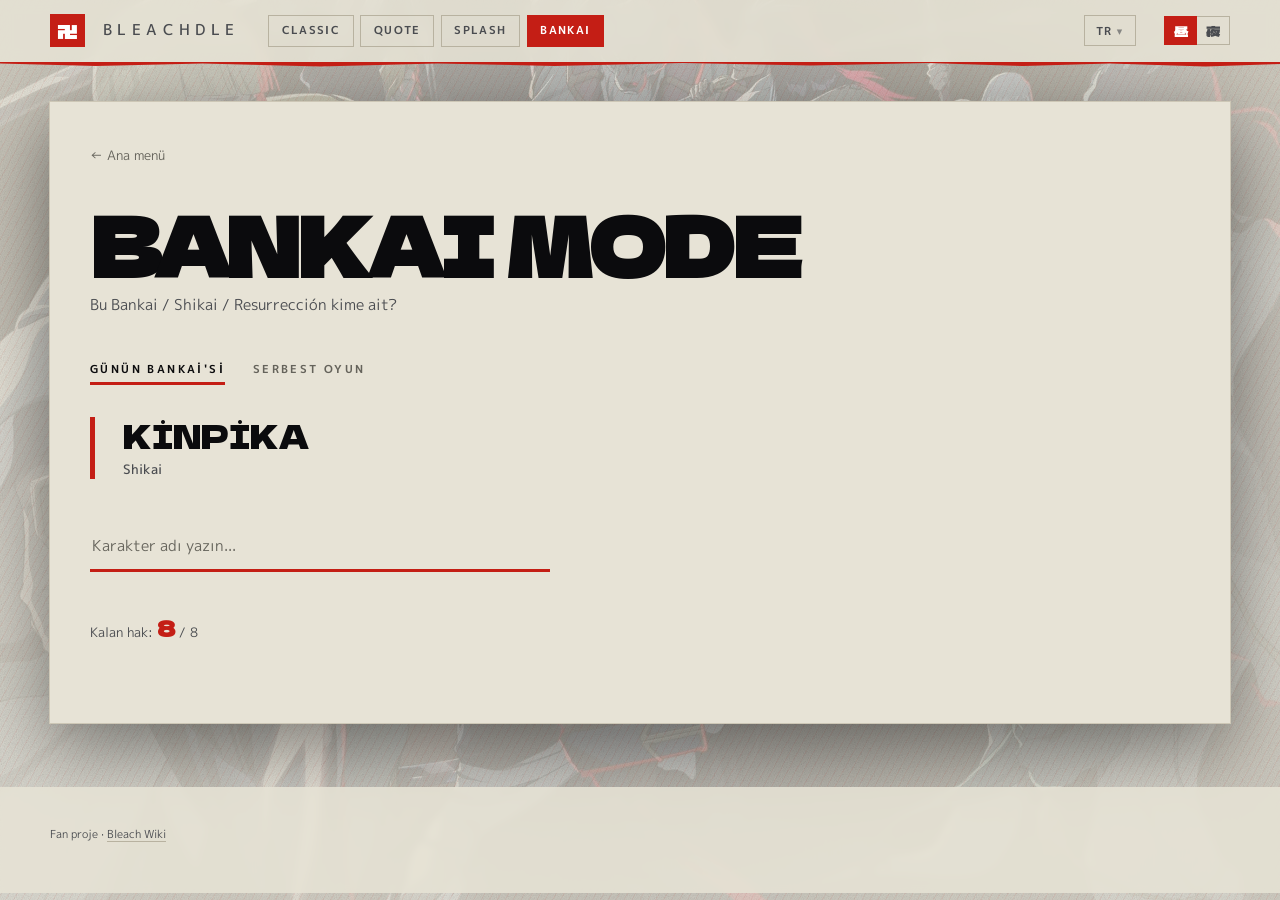
==== commit ab44c3e1: "Bankai: bulanık görsel yerine salım çağrısının sesi 3. yanlıştan sonra (ve oyun bitince) cevabın Jap" ====
--- a/bankai.html
+++ b/bankai.html
@@ -7,7 +7,7 @@
      gerekmiyor. Dış kaynak da yok (fontlar kendi barındırmamızda), o yüzden
      her şey 'self'. Kazınan veri innerHTML'e giriyor — bu, js/i18n.js'teki
      esc() kaçışının arkasındaki ikinci savunma hattı. -->
-<meta http-equiv="Content-Security-Policy" content="default-src 'none'; script-src 'self'; style-src 'self'; img-src 'self' data:; font-src 'self'; connect-src 'self'; manifest-src 'self'; base-uri 'none'; form-action 'none'">
+<meta http-equiv="Content-Security-Policy" content="default-src 'none'; script-src 'self'; style-src 'self'; img-src 'self' data:; media-src 'self'; font-src 'self'; connect-src 'self'; manifest-src 'self'; base-uri 'none'; form-action 'none'">
 <meta name="referrer" content="strict-origin-when-cross-origin">
 <title data-i18n="title.bankai">Bleachdle — Bankai Mode</title>
 <link rel="icon" href="favicon.svg" type="image/svg+xml">
--- a/css/theme.css
+++ b/css/theme.css
@@ -209,21 +209,53 @@
    View Transitions eski ve yeni sayfanın birer görüntüsünü alıyor; ikisi
    ::view-transition-image-pair(root) içinde üst üste duruyor. Eskiye büyüyen
    bir delik açılıyor, yeni o deliğin biraz gerisinden açılıyor; aradaki
-   halkada ikisi de saydam, oradan çiftin kendi arka planı görünüyor: kızıl
-   haleli siyah madde. Lekenin şekli, boyutu ve konumu kare kare JS'ten
-   (Web Animations) geliyor; burada yalnız sabit kısımlar var. */
+   halkada ikisi de saydam, oradan çiftin kendi arka planı görünüyor: siyah
+   madde, içinde koyu kızıl damarlar. Kızıl hale ayrı bir katman (.hv-rim,
+   yalnız geçiş sürerken var): lekenin kenarında bir halka, grubunda 4px
+   bulanıklık — filtre grupta, çünkü kırpılan öğenin kendisine verilse kırpma
+   kenarı keskin kalırdı. 7px'te prototipe daha yakındı ama 4px'le görünüş
+   neredeyse aynı, maliyet daha az (Ozgur test sayfasında seçti).
+
+   Leke maske görseli değil clip-path: path(). Görselle yapılınca her kare
+   ayrı bir resim olarak eşzamansız yükleniyordu; zamanında hazır olmayan
+   karede maske "yok" sayılıp ekran ara ara yanıp sönüyordu. path() eşzamanlı
+   çiziliyor ve kareler aynı yapıda olduğu için aralarında yumuşak geçiyor.
+   Kareler JS'ten (Web Animations) geliyor; burada yalnız sabit kısımlar var. */
 ::view-transition-old(root),
-::view-transition-new(root) {
+::view-transition-new(root),
+::view-transition-group(hv-rim),
+::view-transition-new(hv-rim) {
   animation: none;
   mix-blend-mode: normal;
 }
-::view-transition-image-pair(root) { background-repeat: no-repeat; }
-::view-transition-new(root) { mask-repeat: no-repeat; }
-/* Eski görüntü: tam kaplayan katman eksi delik. Safari'nin önekli adı xor. */
-::view-transition-old(root) {
-  mask-repeat: no-repeat;
-  -webkit-mask-composite: xor;
-  mask-composite: exclude;
+/* Madde dokusu: Yhwach'ın gözleri (Ozgur'un önerisi; referans: TYBW'deki
+   uçuk pembe, düzensiz, çizik dış çizgili gözler; küçük koyu kızıl gözbebeği
+   her gözde başka yerde). Hepsi bozulmuş ve hafif bulanık, büyüklerin bir
+   kısmı damlalarla aşağı eriyor. 480 px'lik kare, kenarları birbirine uyacak
+   şekilde üretildi: kenara taşan göz karşı kenarda da çiziliyor, bulut
+   dokusunda stitchTiles var ve filtre bölgesi tam kare. Önceki damar
+   dokusunda bunlar yoktu, her 520 px'de bir dikiş görünüyordu. Doku
+   statik: kare kare değişmediği için yanıp sönmeye yol açmıyor.
+   Üreteç: node scripts/make_eye_texture.js (tohum 11, 480 px). */
+::view-transition-image-pair(root) {
+  background:
+    url("data:image/svg+xml,%3Csvg%20xmlns%3D%22http%3A%2F%2Fwww.w3.org%2F2000%2Fsvg%22%20width%3D%22480%22%20height%3D%22480%22%3E%3Cdefs%3E%3Cfilter%20id%3D%22glow%22%20x%3D%22-50%25%22%20y%3D%22-50%25%22%20width%3D%22200%25%22%20height%3D%22200%25%22%3E%3CfeGaussianBlur%20stdDeviation%3D%225%22%2F%3E%3C%2Ffilter%3E%3Cfilter%20id%3D%22w%22%20filterUnits%3D%22userSpaceOnUse%22%20x%3D%220%22%20y%3D%220%22%20width%3D%22480%22%20height%3D%22480%22%3E%3CfeTurbulence%20type%3D%22fractalNoise%22%20baseFrequency%3D%220.018%22%20numOctaves%3D%223%22%20seed%3D%223%22%20stitchTiles%3D%22stitch%22%2F%3E%3CfeColorMatrix%20values%3D%220%200%200%200%200.33%20%200%200%200%200%200.02%20%200%200%200%200%200.08%20%200%200%200%201.6%20-0.75%22%2F%3E%3C%2Ffilter%3E%3Cfilter%20id%3D%22warp%22%20filterUnits%3D%22userSpaceOnUse%22%20x%3D%22-60%22%20y%3D%22-60%22%20width%3D%22600%22%20height%3D%22600%22%3E%3CfeTurbulence%20x%3D%220%22%20y%3D%220%22%20width%3D%22480%22%20height%3D%22480%22%20type%3D%22fractalNoise%22%20baseFrequency%3D%220.035%22%20numOctaves%3D%222%22%20seed%3D%225%22%20stitchTiles%3D%22stitch%22%2F%3E%3CfeTile%20result%3D%22n%22%2F%3E%3CfeDisplacementMap%20in%3D%22SourceGraphic%22%20in2%3D%22n%22%20scale%3D%229%22%20xChannelSelector%3D%22R%22%20yChannelSelector%3D%22G%22%2F%3E%3CfeGaussianBlur%20stdDeviation%3D%221.1%22%2F%3E%3C%2Ffilter%3E%3Cfilter%20id%3D%22melt%22%20filterUnits%3D%22userSpaceOnUse%22%20x%3D%22-60%22%20y%3D%22-60%22%20width%3D%22600%22%20height%3D%22600%22%3E%3CfeTurbulence%20x%3D%220%22%20y%3D%220%22%20width%3D%22480%22%20height%3D%22480%22%20type%3D%22fractalNoise%22%20baseFrequency%3D%220.025%200.07%22%20numOctaves%3D%222%22%20seed%3D%229%22%20stitchTiles%3D%22stitch%22%2F%3E%3CfeTile%20result%3D%22n%22%2F%3E%3CfeDisplacementMap%20in%3D%22SourceGraphic%22%20in2%3D%22n%22%20scale%3D%2220%22%20xChannelSelector%3D%22R%22%20yChannelSelector%3D%22G%22%2F%3E%3CfeGaussianBlur%20stdDeviation%3D%221.7%22%2F%3E%3C%2Ffilter%3E%3CradialGradient%20id%3D%22sclera%22%20cx%3D%22.42%22%20cy%3D%22.38%22%20r%3D%22.7%22%3E%3Cstop%20offset%3D%220%22%20stop-color%3D%22%23fbd6e2%22%2F%3E%3Cstop%20offset%3D%22.65%22%20stop-color%3D%22%23f1b0c8%22%2F%3E%3Cstop%20offset%3D%221%22%20stop-color%3D%22%23d985a6%22%2F%3E%3C%2FradialGradient%3E%3CradialGradient%20id%3D%22pupil%22%3E%3Cstop%20offset%3D%220%22%20stop-color%3D%22%236a0618%22%2F%3E%3Cstop%20offset%3D%22.7%22%20stop-color%3D%22%23a3122f%22%2F%3E%3Cstop%20offset%3D%221%22%20stop-color%3D%22%23c0294a%22%2F%3E%3C%2FradialGradient%3E%3C%2Fdefs%3E%3Crect%20width%3D%22480%22%20height%3D%22480%22%20filter%3D%22url(%23w)%22%2F%3E%3Cg%20filter%3D%22url(%23warp)%22%3E%3Cg%20transform%3D%22translate(386.6%20369.0)%20rotate(9.8)%22%3E%3Cpath%20d%3D%22M37.7%200.0C39.1%203.4%2039.2%208.2%2036.9%2011.5C34.7%2014.8%2029.2%2017.8%2024.3%2019.7C19.5%2021.5%2013.2%2022.5%208.0%2022.6C2.8%2022.7%20-2.2%2021.0%20-7.1%2020.1C-12.0%2019.3%20-16.8%2018.8%20-21.4%2017.3C-26.0%2015.7%20-32.2%2013.7%20-34.7%2010.8C-37.3%207.9%20-37.1%203.5%20-36.8%20-0.0C-36.4%20-3.5%20-35.0%20-7.0%20-32.8%20-10.2C-30.6%20-13.4%20-27.7%20-16.9%20-23.6%20-19.1C-19.5%20-21.3%20-13.6%20-22.7%20-8.3%20-23.5C-3.0%20-24.2%203.4%20-24.5%208.3%20-23.4C13.2%20-22.3%2017.6%20-19.4%2021.0%20-17.0C24.3%20-14.5%2025.7%20-11.7%2028.5%20-8.9C31.3%20-6.0%2036.3%20-3.4%2037.7%200.0Z%22%20fill%3D%22%23f2b6cc%22%20opacity%3D%22.35%22%20filter%3D%22url(%23glow)%22%2F%3E%3Cpath%20d%3D%22M37.7%200.0C39.1%203.4%2039.2%208.2%2036.9%2011.5C34.7%2014.8%2029.2%2017.8%2024.3%2019.7C19.5%2021.5%2013.2%2022.5%208.0%2022.6C2.8%2022.7%20-2.2%2021.0%20-7.1%2020.1C-12.0%2019.3%20-16.8%2018.8%20-21.4%2017.3C-26.0%2015.7%20-32.2%2013.7%20-34.7%2010.8C-37.3%207.9%20-37.1%203.5%20-36.8%20-0.0C-36.4%20-3.5%20-35.0%20-7.0%20-32.8%20-10.2C-30.6%20-13.4%20-27.7%20-16.9%20-23.6%20-19.1C-19.5%20-21.3%20-13.6%20-22.7%20-8.3%20-23.5C-3.0%20-24.2%203.4%20-24.5%208.3%20-23.4C13.2%20-22.3%2017.6%20-19.4%2021.0%20-17.0C24.3%20-14.5%2025.7%20-11.7%2028.5%20-8.9C31.3%20-6.0%2036.3%20-3.4%2037.7%200.0Z%22%20fill%3D%22url(%23sclera)%22%20stroke%3D%22%231a0408%22%20stroke-width%3D%223.6%22%20stroke-linejoin%3D%22round%22%2F%3E%3Cellipse%20cx%3D%22-14.3%22%20cy%3D%22-3.2%22%20rx%3D%227.1%22%20ry%3D%226.1%22%20fill%3D%22url(%23pupil)%22%2F%3E%3C%2Fg%3E%3Cg%20transform%3D%22translate(309.2%2021.6)%20rotate(10.8)%22%3E%3Cpath%20d%3D%22M11.7%200.0C11.3%201.1%2010.2%202.2%209.2%203.0C8.2%203.8%206.9%204.3%205.7%204.9C4.5%205.4%203.5%205.9%202.1%206.4C0.8%206.9%20-1.0%207.8%20-2.6%207.8C-4.2%207.8%20-6.3%207.2%20-7.6%206.5C-8.9%205.8%20-9.8%204.5%20-10.4%203.4C-11.0%202.3%20-11.4%201.1%20-11.2%20-0.0C-11.1%20-1.1%20-10.2%20-2.2%20-9.4%20-3.1C-8.6%20-4.0%20-7.5%20-4.8%20-6.3%20-5.4C-5.1%20-6.0%20-3.7%20-6.5%20-2.3%20-6.7C-0.8%20-7.0%200.7%20-6.8%202.3%20-6.7C3.8%20-6.7%205.7%20-6.7%207.3%20-6.2C8.8%20-5.7%2010.8%20-4.8%2011.5%20-3.8C12.3%20-2.8%2012.1%20-1.1%2011.7%200.0Z%22%20fill%3D%22%23f2b6cc%22%20opacity%3D%22.35%22%20filter%3D%22url(%23glow)%22%2F%3E%3Cpath%20d%3D%22M11.7%200.0C11.3%201.1%2010.2%202.2%209.2%203.0C8.2%203.8%206.9%204.3%205.7%204.9C4.5%205.4%203.5%205.9%202.1%206.4C0.8%206.9%20-1.0%207.8%20-2.6%207.8C-4.2%207.8%20-6.3%207.2%20-7.6%206.5C-8.9%205.8%20-9.8%204.5%20-10.4%203.4C-11.0%202.3%20-11.4%201.1%20-11.2%20-0.0C-11.1%20-1.1%20-10.2%20-2.2%20-9.4%20-3.1C-8.6%20-4.0%20-7.5%20-4.8%20-6.3%20-5.4C-5.1%20-6.0%20-3.7%20-6.5%20-2.3%20-6.7C-0.8%20-7.0%200.7%20-6.8%202.3%20-6.7C3.8%20-6.7%205.7%20-6.7%207.3%20-6.2C8.8%20-5.7%2010.8%20-4.8%2011.5%20-3.8C12.3%20-2.8%2012.1%20-1.1%2011.7%200.0Z%22%20fill%3D%22url(%23sclera)%22%20stroke%3D%22%231a0408%22%20stroke-width%3D%221.1%22%20stroke-linejoin%3D%22round%22%2F%3E%3Cellipse%20cx%3D%22-1.4%22%20cy%3D%222.9%22%20rx%3D%221.6%22%20ry%3D%221.9%22%20fill%3D%22url(%23pupil)%22%2F%3E%3C%2Fg%3E%3Cg%20transform%3D%22translate(181.3%20-30.1)%20rotate(10.4)%22%3E%3Cpath%20d%3D%22M17.3%200.0C17.2%202.0%2016.2%204.0%2015.2%205.9C14.3%207.9%2013.2%209.2%2011.6%2011.7C10.1%2014.3%209.1%2019.0%206.0%2021.1C2.9%2023.2%20-3.0%2024.8%20-6.9%2024.2C-10.7%2023.6%20-15.6%2020.3%20-17.2%2017.4C-18.7%2014.4%20-16.2%209.1%20-16.1%206.2C-16.0%203.3%20-16.3%202.2%20-16.6%20-0.0C-16.8%20-2.2%20-18.2%20-4.8%20-17.5%20-6.8C-16.7%20-8.8%20-14.2%20-10.8%20-12.0%20-12.1C-9.8%20-13.4%20-6.7%20-14.4%20-4.1%20-14.6C-1.5%20-14.7%201.4%20-14.0%203.8%20-13.2C6.1%20-12.5%208.0%20-11.4%2010.1%20-10.2C12.1%20-9.0%2014.8%20-7.9%2016.0%20-6.2C17.2%20-4.5%2017.4%20-2.0%2017.3%200.0Z%22%20fill%3D%22%23f2b6cc%22%20opacity%3D%22.35%22%20filter%3D%22url(%23glow)%22%2F%3E%3Cpath%20d%3D%22M17.3%200.0C17.2%202.0%2016.2%204.0%2015.2%205.9C14.3%207.9%2013.2%209.2%2011.6%2011.7C10.1%2014.3%209.1%2019.0%206.0%2021.1C2.9%2023.2%20-3.0%2024.8%20-6.9%2024.2C-10.7%2023.6%20-15.6%2020.3%20-17.2%2017.4C-18.7%2014.4%20-16.2%209.1%20-16.1%206.2C-16.0%203.3%20-16.3%202.2%20-16.6%20-0.0C-16.8%20-2.2%20-18.2%20-4.8%20-17.5%20-6.8C-16.7%20-8.8%20-14.2%20-10.8%20-12.0%20-12.1C-9.8%20-13.4%20-6.7%20-14.4%20-4.1%20-14.6C-1.5%20-14.7%201.4%20-14.0%203.8%20-13.2C6.1%20-12.5%208.0%20-11.4%2010.1%20-10.2C12.1%20-9.0%2014.8%20-7.9%2016.0%20-6.2C17.2%20-4.5%2017.4%20-2.0%2017.3%200.0Z%22%20fill%3D%22url(%23sclera)%22%20stroke%3D%22%231a0408%22%20stroke-width%3D%221.8%22%20stroke-linejoin%3D%22round%22%2F%3E%3Cellipse%20cx%3D%22-2.9%22%20cy%3D%221.5%22%20rx%3D%222.1%22%20ry%3D%222.4%22%20fill%3D%22url(%23pupil)%22%2F%3E%3C%2Fg%3E%3Cg%20transform%3D%22translate(181.3%20449.9)%20rotate(10.4)%22%3E%3Cpath%20d%3D%22M17.3%200.0C17.2%202.0%2016.2%204.0%2015.2%205.9C14.3%207.9%2013.2%209.2%2011.6%2011.7C10.1%2014.3%209.1%2019.0%206.0%2021.1C2.9%2023.2%20-3.0%2024.8%20-6.9%2024.2C-10.7%2023.6%20-15.6%2020.3%20-17.2%2017.4C-18.7%2014.4%20-16.2%209.1%20-16.1%206.2C-16.0%203.3%20-16.3%202.2%20-16.6%20-0.0C-16.8%20-2.2%20-18.2%20-4.8%20-17.5%20-6.8C-16.7%20-8.8%20-14.2%20-10.8%20-12.0%20-12.1C-9.8%20-13.4%20-6.7%20-14.4%20-4.1%20-14.6C-1.5%20-14.7%201.4%20-14.0%203.8%20-13.2C6.1%20-12.5%208.0%20-11.4%2010.1%20-10.2C12.1%20-9.0%2014.8%20-7.9%2016.0%20-6.2C17.2%20-4.5%2017.4%20-2.0%2017.3%200.0Z%22%20fill%3D%22%23f2b6cc%22%20opacity%3D%22.35%22%20filter%3D%22url(%23glow)%22%2F%3E%3Cpath%20d%3D%22M17.3%200.0C17.2%202.0%2016.2%204.0%2015.2%205.9C14.3%207.9%2013.2%209.2%2011.6%2011.7C10.1%2014.3%209.1%2019.0%206.0%2021.1C2.9%2023.2%20-3.0%2024.8%20-6.9%2024.2C-10.7%2023.6%20-15.6%2020.3%20-17.2%2017.4C-18.7%2014.4%20-16.2%209.1%20-16.1%206.2C-16.0%203.3%20-16.3%202.2%20-16.6%20-0.0C-16.8%20-2.2%20-18.2%20-4.8%20-17.5%20-6.8C-16.7%20-8.8%20-14.2%20-10.8%20-12.0%20-12.1C-9.8%20-13.4%20-6.7%20-14.4%20-4.1%20-14.6C-1.5%20-14.7%201.4%20-14.0%203.8%20-13.2C6.1%20-12.5%208.0%20-11.4%2010.1%20-10.2C12.1%20-9.0%2014.8%20-7.9%2016.0%20-6.2C17.2%20-4.5%2017.4%20-2.0%2017.3%200.0Z%22%20fill%3D%22url(%23sclera)%22%20stroke%3D%22%231a0408%22%20stroke-width%3D%221.8%22%20stroke-linejoin%3D%22round%22%2F%3E%3Cellipse%20cx%3D%22-2.9%22%20cy%3D%221.5%22%20rx%3D%222.1%22%20ry%3D%222.4%22%20fill%3D%22url(%23pupil)%22%2F%3E%3C%2Fg%3E%3Cg%20transform%3D%22translate(344.7%20151.2)%20rotate(4.3)%22%3E%3Cpath%20d%3D%22M14.2%200.0C14.7%201.2%2015.1%202.9%2014.2%204.0C13.3%205.0%2010.6%205.8%208.8%206.3C6.9%206.9%204.7%207.1%202.8%207.2C0.9%207.2%20-0.9%206.9%20-2.6%206.7C-4.4%206.4%20-5.9%206.1%20-7.8%205.6C-9.6%205.2%20-12.6%204.8%20-13.8%203.8C-15.0%202.9%20-15.2%201.2%20-15.0%20-0.0C-14.7%20-1.2%20-13.1%20-2.3%20-12.0%20-3.3C-11.0%20-4.4%20-10.0%20-5.5%20-8.5%20-6.2C-7.0%20-6.8%20-4.8%20-7.2%20-2.9%20-7.4C-1.0%20-7.6%201.1%20-7.7%203.0%20-7.5C4.9%20-7.3%207.0%20-6.8%208.4%20-6.1C9.8%20-5.4%2010.3%20-4.1%2011.2%20-3.1C12.2%20-2.1%2013.7%20-1.2%2014.2%200.0Z%22%20fill%3D%22%23f2b6cc%22%20opacity%3D%22.35%22%20filter%3D%22url(%23glow)%22%2F%3E%3Cpath%20d%3D%22M14.2%200.0C14.7%201.2%2015.1%202.9%2014.2%204.0C13.3%205.0%2010.6%205.8%208.8%206.3C6.9%206.9%204.7%207.1%202.8%207.2C0.9%207.2%20-0.9%206.9%20-2.6%206.7C-4.4%206.4%20-5.9%206.1%20-7.8%205.6C-9.6%205.2%20-12.6%204.8%20-13.8%203.8C-15.0%202.9%20-15.2%201.2%20-15.0%20-0.0C-14.7%20-1.2%20-13.1%20-2.3%20-12.0%20-3.3C-11.0%20-4.4%20-10.0%20-5.5%20-8.5%20-6.2C-7.0%20-6.8%20-4.8%20-7.2%20-2.9%20-7.4C-1.0%20-7.6%201.1%20-7.7%203.0%20-7.5C4.9%20-7.3%207.0%20-6.8%208.4%20-6.1C9.8%20-5.4%2010.3%20-4.1%2011.2%20-3.1C12.2%20-2.1%2013.7%20-1.2%2014.2%200.0Z%22%20fill%3D%22url(%23sclera)%22%20stroke%3D%22%231a0408%22%20stroke-width%3D%221.4%22%20stroke-linejoin%3D%22round%22%2F%3E%3Cellipse%20cx%3D%22-5.7%22%20cy%3D%22-1.5%22%20rx%3D%222.4%22%20ry%3D%221.9%22%20fill%3D%22url(%23pupil)%22%2F%3E%3C%2Fg%3E%3Cg%20transform%3D%22translate(400.7%20-39.1)%20rotate(-36.0)%22%3E%3Cpath%20d%3D%22M30.1%200.0C29.6%203.6%2026.8%206.8%2024.9%2010.1C23.0%2013.5%2021.4%2015.5%2018.9%2020.0C16.4%2024.6%2015.1%2033.9%2010.1%2037.3C5.1%2040.7%20-5.0%2042.3%20-11.0%2040.6C-16.9%2038.9%20-23.0%2032.2%20-25.7%2027.3C-28.4%2022.3%20-26.8%2015.6%20-27.1%2011.0C-27.5%206.5%20-28.1%203.6%20-27.9%20-0.0C-27.7%20-3.6%20-27.4%20-7.1%20-25.9%20-10.6C-24.5%20-14.0%20-22.7%20-18.3%20-19.4%20-20.6C-16.2%20-22.8%20-10.8%20-23.2%20-6.5%20-23.9C-2.1%20-24.6%202.2%20-25.1%206.7%20-24.7C11.1%20-24.3%2016.8%20-23.7%2020.3%20-21.5C23.9%20-19.3%2026.4%20-15.0%2028.0%20-11.4C29.7%20-7.8%2030.6%20-3.6%2030.1%200.0Z%22%20fill%3D%22%23f2b6cc%22%20opacity%3D%22.35%22%20filter%3D%22url(%23glow)%22%2F%3E%3Cpath%20d%3D%22M30.1%200.0C29.6%203.6%2026.8%206.8%2024.9%2010.1C23.0%2013.5%2021.4%2015.5%2018.9%2020.0C16.4%2024.6%2015.1%2033.9%2010.1%2037.3C5.1%2040.7%20-5.0%2042.3%20-11.0%2040.6C-16.9%2038.9%20-23.0%2032.2%20-25.7%2027.3C-28.4%2022.3%20-26.8%2015.6%20-27.1%2011.0C-27.5%206.5%20-28.1%203.6%20-27.9%20-0.0C-27.7%20-3.6%20-27.4%20-7.1%20-25.9%20-10.6C-24.5%20-14.0%20-22.7%20-18.3%20-19.4%20-20.6C-16.2%20-22.8%20-10.8%20-23.2%20-6.5%20-23.9C-2.1%20-24.6%202.2%20-25.1%206.7%20-24.7C11.1%20-24.3%2016.8%20-23.7%2020.3%20-21.5C23.9%20-19.3%2026.4%20-15.0%2028.0%20-11.4C29.7%20-7.8%2030.6%20-3.6%2030.1%200.0Z%22%20fill%3D%22url(%23sclera)%22%20stroke%3D%22%231a0408%22%20stroke-width%3D%223.0%22%20stroke-linejoin%3D%22round%22%2F%3E%3Cellipse%20cx%3D%22-12.2%22%20cy%3D%225.9%22%20rx%3D%224.6%22%20ry%3D%224.3%22%20fill%3D%22url(%23pupil)%22%2F%3E%3C%2Fg%3E%3Cg%20transform%3D%22translate(400.7%20440.9)%20rotate(-36.0)%22%3E%3Cpath%20d%3D%22M30.1%200.0C29.6%203.6%2026.8%206.8%2024.9%2010.1C23.0%2013.5%2021.4%2015.5%2018.9%2020.0C16.4%2024.6%2015.1%2033.9%2010.1%2037.3C5.1%2040.7%20-5.0%2042.3%20-11.0%2040.6C-16.9%2038.9%20-23.0%2032.2%20-25.7%2027.3C-28.4%2022.3%20-26.8%2015.6%20-27.1%2011.0C-27.5%206.5%20-28.1%203.6%20-27.9%20-0.0C-27.7%20-3.6%20-27.4%20-7.1%20-25.9%20-10.6C-24.5%20-14.0%20-22.7%20-18.3%20-19.4%20-20.6C-16.2%20-22.8%20-10.8%20-23.2%20-6.5%20-23.9C-2.1%20-24.6%202.2%20-25.1%206.7%20-24.7C11.1%20-24.3%2016.8%20-23.7%2020.3%20-21.5C23.9%20-19.3%2026.4%20-15.0%2028.0%20-11.4C29.7%20-7.8%2030.6%20-3.6%2030.1%200.0Z%22%20fill%3D%22%23f2b6cc%22%20opacity%3D%22.35%22%20filter%3D%22url(%23glow)%22%2F%3E%3Cpath%20d%3D%22M30.1%200.0C29.6%203.6%2026.8%206.8%2024.9%2010.1C23.0%2013.5%2021.4%2015.5%2018.9%2020.0C16.4%2024.6%2015.1%2033.9%2010.1%2037.3C5.1%2040.7%20-5.0%2042.3%20-11.0%2040.6C-16.9%2038.9%20-23.0%2032.2%20-25.7%2027.3C-28.4%2022.3%20-26.8%2015.6%20-27.1%2011.0C-27.5%206.5%20-28.1%203.6%20-27.9%20-0.0C-27.7%20-3.6%20-27.4%20-7.1%20-25.9%20-10.6C-24.5%20-14.0%20-22.7%20-18.3%20-19.4%20-20.6C-16.2%20-22.8%20-10.8%20-23.2%20-6.5%20-23.9C-2.1%20-24.6%202.2%20-25.1%206.7%20-24.7C11.1%20-24.3%2016.8%20-23.7%2020.3%20-21.5C23.9%20-19.3%2026.4%20-15.0%2028.0%20-11.4C29.7%20-7.8%2030.6%20-3.6%2030.1%200.0Z%22%20fill%3D%22url(%23sclera)%22%20stroke%3D%22%231a0408%22%20stroke-width%3D%223.0%22%20stroke-linejoin%3D%22round%22%2F%3E%3Cellipse%20cx%3D%22-12.2%22%20cy%3D%225.9%22%20rx%3D%224.6%22%20ry%3D%224.3%22%20fill%3D%22url(%23pupil)%22%2F%3E%3C%2Fg%3E%3Cg%20transform%3D%22translate(65.1%20392.1)%20rotate(10.6)%22%3E%3Cpath%20d%3D%22M32.2%200.0C32.8%203.0%2033.7%206.6%2032.0%209.4C30.4%2012.2%2026.2%2014.7%2022.2%2017.0C18.3%2019.2%2014.2%2020.7%208.6%2022.9C3.0%2025.1%20-4.4%2029.7%20-11.3%2030.0C-18.1%2030.4%20-28.0%2028.0%20-32.6%2024.9C-37.3%2021.8%20-39.3%2015.6%20-39.0%2011.4C-38.7%207.3%20-32.9%203.2%20-30.9%20-0.0C-28.9%20-3.2%20-28.4%20-5.0%20-27.0%20-7.9C-25.6%20-10.8%20-25.5%20-14.4%20-22.6%20-17.2C-19.6%20-20.0%20-14.5%20-23.9%20-9.3%20-24.8C-4.1%20-25.8%203.5%20-24.4%208.6%20-23.0C13.8%20-21.6%2018.1%20-18.8%2021.4%20-16.3C24.8%20-13.9%2027.1%20-11.2%2028.9%20-8.5C30.7%20-5.7%2031.7%20-3.0%2032.2%200.0Z%22%20fill%3D%22%23f2b6cc%22%20opacity%3D%22.35%22%20filter%3D%22url(%23glow)%22%2F%3E%3Cpath%20d%3D%22M32.2%200.0C32.8%203.0%2033.7%206.6%2032.0%209.4C30.4%2012.2%2026.2%2014.7%2022.2%2017.0C18.3%2019.2%2014.2%2020.7%208.6%2022.9C3.0%2025.1%20-4.4%2029.7%20-11.3%2030.0C-18.1%2030.4%20-28.0%2028.0%20-32.6%2024.9C-37.3%2021.8%20-39.3%2015.6%20-39.0%2011.4C-38.7%207.3%20-32.9%203.2%20-30.9%20-0.0C-28.9%20-3.2%20-28.4%20-5.0%20-27.0%20-7.9C-25.6%20-10.8%20-25.5%20-14.4%20-22.6%20-17.2C-19.6%20-20.0%20-14.5%20-23.9%20-9.3%20-24.8C-4.1%20-25.8%203.5%20-24.4%208.6%20-23.0C13.8%20-21.6%2018.1%20-18.8%2021.4%20-16.3C24.8%20-13.9%2027.1%20-11.2%2028.9%20-8.5C30.7%20-5.7%2031.7%20-3.0%2032.2%200.0Z%22%20fill%3D%22url(%23sclera)%22%20stroke%3D%22%231a0408%22%20stroke-width%3D%223.5%22%20stroke-linejoin%3D%22round%22%2F%3E%3Cellipse%20cx%3D%2215.0%22%20cy%3D%226.4%22%20rx%3D%226.1%22%20ry%3D%226.9%22%20fill%3D%22url(%23pupil)%22%2F%3E%3C%2Fg%3E%3Cg%20transform%3D%22translate(341.6%20273.8)%20rotate(37.3)%22%3E%3Cpath%20d%3D%22M18.9%200.0C19.0%202.1%2018.6%204.7%2017.3%206.5C16.0%208.4%2013.4%209.8%2011.2%2011.0C9.0%2012.2%206.5%2013.6%204.0%2013.8C1.5%2014.1%20-1.3%2013.2%20-3.6%2012.5C-6.0%2011.9%20-7.7%2010.8%20-10.0%209.9C-12.3%208.9%20-15.8%208.3%20-17.5%206.6C-19.2%205.0%20-20.2%202.2%20-20.1%20-0.0C-20.1%20-2.2%20-18.7%20-4.7%20-17.2%20-6.5C-15.7%20-8.4%20-13.5%20-10.1%20-11.2%20-11.1C-8.9%20-12.0%20-6.0%20-11.7%20-3.5%20-12.0C-1.0%20-12.3%201.2%20-13.0%203.8%20-13.0C6.3%20-12.9%209.7%20-12.8%2011.8%20-11.7C13.9%20-10.5%2015.1%20-8.1%2016.3%20-6.2C17.5%20-4.2%2018.7%20-2.1%2018.9%200.0Z%22%20fill%3D%22%23f2b6cc%22%20opacity%3D%22.35%22%20filter%3D%22url(%23glow)%22%2F%3E%3Cpath%20d%3D%22M18.9%200.0C19.0%202.1%2018.6%204.7%2017.3%206.5C16.0%208.4%2013.4%209.8%2011.2%2011.0C9.0%2012.2%206.5%2013.6%204.0%2013.8C1.5%2014.1%20-1.3%2013.2%20-3.6%2012.5C-6.0%2011.9%20-7.7%2010.8%20-10.0%209.9C-12.3%208.9%20-15.8%208.3%20-17.5%206.6C-19.2%205.0%20-20.2%202.2%20-20.1%20-0.0C-20.1%20-2.2%20-18.7%20-4.7%20-17.2%20-6.5C-15.7%20-8.4%20-13.5%20-10.1%20-11.2%20-11.1C-8.9%20-12.0%20-6.0%20-11.7%20-3.5%20-12.0C-1.0%20-12.3%201.2%20-13.0%203.8%20-13.0C6.3%20-12.9%209.7%20-12.8%2011.8%20-11.7C13.9%20-10.5%2015.1%20-8.1%2016.3%20-6.2C17.5%20-4.2%2018.7%20-2.1%2018.9%200.0Z%22%20fill%3D%22url(%23sclera)%22%20stroke%3D%22%231a0408%22%20stroke-width%3D%221.8%22%20stroke-linejoin%3D%22round%22%2F%3E%3Cellipse%20cx%3D%22-7.8%22%20cy%3D%223.0%22%20rx%3D%222.8%22%20ry%3D%223.4%22%20fill%3D%22url(%23pupil)%22%2F%3E%3C%2Fg%3E%3Cg%20transform%3D%22translate(215.3%2096.1)%20rotate(-35.3)%22%3E%3Cpath%20d%3D%22M23.5%200.0C24.1%201.9%2024.0%204.2%2023.0%206.3C22.0%208.4%2020.2%2011.0%2017.4%2012.4C14.5%2013.8%209.6%2014.5%205.8%2014.6C2.1%2014.6%20-1.6%2013.3%20-5.1%2012.7C-8.5%2012.0%20-12.0%2011.6%20-14.7%2010.5C-17.5%209.4%20-20.1%207.7%20-21.6%205.9C-23.2%204.2%20-23.6%202.0%20-23.8%20-0.0C-24.0%20-2.0%20-24.0%20-4.3%20-22.6%20-6.2C-21.3%20-8.1%20-18.4%20-9.8%20-15.6%20-11.2C-12.8%20-12.6%20-9.5%20-14.0%20-5.8%20-14.6C-2.2%20-15.2%202.6%20-15.6%206.0%20-14.9C9.3%20-14.2%2012.1%20-11.8%2014.3%20-10.2C16.5%20-8.6%2017.8%20-7.0%2019.4%20-5.3C20.9%20-3.6%2022.9%20-1.9%2023.5%200.0Z%22%20fill%3D%22%23f2b6cc%22%20opacity%3D%22.35%22%20filter%3D%22url(%23glow)%22%2F%3E%3Cpath%20d%3D%22M23.5%200.0C24.1%201.9%2024.0%204.2%2023.0%206.3C22.0%208.4%2020.2%2011.0%2017.4%2012.4C14.5%2013.8%209.6%2014.5%205.8%2014.6C2.1%2014.6%20-1.6%2013.3%20-5.1%2012.7C-8.5%2012.0%20-12.0%2011.6%20-14.7%2010.5C-17.5%209.4%20-20.1%207.7%20-21.6%205.9C-23.2%204.2%20-23.6%202.0%20-23.8%20-0.0C-24.0%20-2.0%20-24.0%20-4.3%20-22.6%20-6.2C-21.3%20-8.1%20-18.4%20-9.8%20-15.6%20-11.2C-12.8%20-12.6%20-9.5%20-14.0%20-5.8%20-14.6C-2.2%20-15.2%202.6%20-15.6%206.0%20-14.9C9.3%20-14.2%2012.1%20-11.8%2014.3%20-10.2C16.5%20-8.6%2017.8%20-7.0%2019.4%20-5.3C20.9%20-3.6%2022.9%20-1.9%2023.5%200.0Z%22%20fill%3D%22url(%23sclera)%22%20stroke%3D%22%231a0408%22%20stroke-width%3D%222.5%22%20stroke-linejoin%3D%22round%22%2F%3E%3Cellipse%20cx%3D%22-6.9%22%20cy%3D%224.2%22%20rx%3D%224.7%22%20ry%3D%225.2%22%20fill%3D%22url(%23pupil)%22%2F%3E%3C%2Fg%3E%3Cg%20transform%3D%22translate(321.2%20201.5)%20rotate(-8.8)%22%3E%3Cpath%20d%3D%22M16.5%200.0C17.0%201.9%2016.8%204.5%2015.7%206.2C14.6%207.9%2011.9%209.2%209.8%2010.1C7.7%2010.9%205.3%2011.4%203.2%2011.4C1.1%2011.5%20-0.9%2010.8%20-2.9%2010.4C-4.9%209.9%20-6.6%209.6%20-8.7%208.9C-10.7%208.1%20-13.6%207.4%20-15.0%205.9C-16.3%204.4%20-16.8%201.9%20-16.7%20-0.0C-16.6%20-1.9%20-15.5%20-4.0%20-14.4%20-5.7C-13.2%20-7.3%20-11.5%20-9.0%20-9.7%20-9.9C-7.8%20-10.9%20-5.3%20-11.1%20-3.2%20-11.4C-1.0%20-11.6%201.1%20-11.7%203.2%20-11.4C5.2%20-11.1%207.4%20-10.3%209.1%20-9.3C10.7%20-8.2%2011.8%20-6.7%2013.0%20-5.1C14.3%20-3.6%2016.1%20-1.9%2016.5%200.0Z%22%20fill%3D%22%23f2b6cc%22%20opacity%3D%22.35%22%20filter%3D%22url(%23glow)%22%2F%3E%3Cpath%20d%3D%22M16.5%200.0C17.0%201.9%2016.8%204.5%2015.7%206.2C14.6%207.9%2011.9%209.2%209.8%2010.1C7.7%2010.9%205.3%2011.4%203.2%2011.4C1.1%2011.5%20-0.9%2010.8%20-2.9%2010.4C-4.9%209.9%20-6.6%209.6%20-8.7%208.9C-10.7%208.1%20-13.6%207.4%20-15.0%205.9C-16.3%204.4%20-16.8%201.9%20-16.7%20-0.0C-16.6%20-1.9%20-15.5%20-4.0%20-14.4%20-5.7C-13.2%20-7.3%20-11.5%20-9.0%20-9.7%20-9.9C-7.8%20-10.9%20-5.3%20-11.1%20-3.2%20-11.4C-1.0%20-11.6%201.1%20-11.7%203.2%20-11.4C5.2%20-11.1%207.4%20-10.3%209.1%20-9.3C10.7%20-8.2%2011.8%20-6.7%2013.0%20-5.1C14.3%20-3.6%2016.1%20-1.9%2016.5%200.0Z%22%20fill%3D%22url(%23sclera)%22%20stroke%3D%22%231a0408%22%20stroke-width%3D%221.5%22%20stroke-linejoin%3D%22round%22%2F%3E%3Cellipse%20cx%3D%22-0.0%22%20cy%3D%220.2%22%20rx%3D%221.9%22%20ry%3D%221.9%22%20fill%3D%22url(%23pupil)%22%2F%3E%3C%2Fg%3E%3Cg%20transform%3D%22translate(243.0%20387.4)%20rotate(-35.5)%22%3E%3Cpath%20d%3D%22M16.3%200.0C15.9%201.9%2014.2%203.6%2013.0%205.2C11.9%206.8%2010.7%208.2%209.2%209.6C7.6%2011.0%205.8%2013.0%203.7%2013.5C1.6%2014.1%20-1.3%2013.4%20-3.5%2012.8C-5.7%2012.2%20-7.6%2011.1%20-9.5%2010.0C-11.4%208.8%20-13.8%207.7%20-15.0%206.0C-16.2%204.4%20-16.8%202.0%20-16.9%20-0.0C-16.9%20-2.0%20-16.4%20-4.4%20-15.1%20-6.1C-13.9%20-7.7%20-11.4%20-9.1%20-9.4%20-9.9C-7.4%20-10.6%20-5.1%20-10.2%20-2.9%20-10.7C-0.8%20-11.2%201.1%20-12.5%203.5%20-12.6C5.8%20-12.8%209.1%20-12.7%2011.1%20-11.7C13.2%20-10.6%2014.7%20-8.2%2015.6%20-6.3C16.4%20-4.3%2016.7%20-1.9%2016.3%200.0Z%22%20fill%3D%22%23f2b6cc%22%20opacity%3D%22.35%22%20filter%3D%22url(%23glow)%22%2F%3E%3Cpath%20d%3D%22M16.3%200.0C15.9%201.9%2014.2%203.6%2013.0%205.2C11.9%206.8%2010.7%208.2%209.2%209.6C7.6%2011.0%205.8%2013.0%203.7%2013.5C1.6%2014.1%20-1.3%2013.4%20-3.5%2012.8C-5.7%2012.2%20-7.6%2011.1%20-9.5%2010.0C-11.4%208.8%20-13.8%207.7%20-15.0%206.0C-16.2%204.4%20-16.8%202.0%20-16.9%20-0.0C-16.9%20-2.0%20-16.4%20-4.4%20-15.1%20-6.1C-13.9%20-7.7%20-11.4%20-9.1%20-9.4%20-9.9C-7.4%20-10.6%20-5.1%20-10.2%20-2.9%20-10.7C-0.8%20-11.2%201.1%20-12.5%203.5%20-12.6C5.8%20-12.8%209.1%20-12.7%2011.1%20-11.7C13.2%20-10.6%2014.7%20-8.2%2015.6%20-6.3C16.4%20-4.3%2016.7%20-1.9%2016.3%200.0Z%22%20fill%3D%22url(%23sclera)%22%20stroke%3D%22%231a0408%22%20stroke-width%3D%221.6%22%20stroke-linejoin%3D%22round%22%2F%3E%3Cellipse%20cx%3D%22-6.9%22%20cy%3D%223.8%22%20rx%3D%222.5%22%20ry%3D%223.0%22%20fill%3D%22url(%23pupil)%22%2F%3E%3C%2Fg%3E%3C%2Fg%3E%3Cg%20filter%3D%22url(%23melt)%22%3E%3Cpath%20d%3D%22M250.1%20294.3C250.1%20316.2%20251.0%20330.8%20251.9%20330.8C252.9%20330.8%20253.8%20316.2%20253.8%20294.3Z%22%20fill%3D%22%23c9708f%22%2F%3E%3Cpath%20d%3D%22M253.9%20294.3C253.9%20316.1%20255.1%20330.6%20256.3%20330.6C257.5%20330.6%20258.7%20316.1%20258.7%20294.3Z%22%20fill%3D%22%23c9708f%22%2F%3E%3Cg%20transform%3D%22translate(254.4%20291.9)%20rotate(28.1)%22%3E%3Cpath%20d%3D%22M22.7%200.0C22.6%202.4%2021.5%204.8%2020.3%207.1C19.2%209.5%2018.0%2012.6%2015.5%2014.1C13.0%2015.7%208.6%2016.5%205.2%2016.6C1.9%2016.7%20-1.7%2015.6%20-4.6%2014.7C-7.6%2013.8%20-10.2%2012.8%20-12.5%2011.4C-14.8%2010.0%20-16.4%208.3%20-18.3%206.4C-20.3%204.5%20-23.2%202.4%20-24.1%20-0.0C-25.0%20-2.4%20-25.2%20-6.1%20-23.6%20-8.3C-21.9%20-10.4%20-17.4%20-11.9%20-14.3%20-13.0C-11.2%20-14.2%20-7.9%20-14.8%20-4.7%20-15.1C-1.6%20-15.4%201.7%20-15.4%204.7%20-14.9C7.6%20-14.3%2010.4%20-13.2%2013.1%20-11.9C15.8%20-10.7%2019.1%20-9.2%2020.7%20-7.3C22.3%20-5.3%2022.7%20-2.4%2022.7%200.0Z%22%20fill%3D%22%23f2b6cc%22%20opacity%3D%22.35%22%20filter%3D%22url(%23glow)%22%2F%3E%3Cpath%20d%3D%22M22.7%200.0C22.6%202.4%2021.5%204.8%2020.3%207.1C19.2%209.5%2018.0%2012.6%2015.5%2014.1C13.0%2015.7%208.6%2016.5%205.2%2016.6C1.9%2016.7%20-1.7%2015.6%20-4.6%2014.7C-7.6%2013.8%20-10.2%2012.8%20-12.5%2011.4C-14.8%2010.0%20-16.4%208.3%20-18.3%206.4C-20.3%204.5%20-23.2%202.4%20-24.1%20-0.0C-25.0%20-2.4%20-25.2%20-6.1%20-23.6%20-8.3C-21.9%20-10.4%20-17.4%20-11.9%20-14.3%20-13.0C-11.2%20-14.2%20-7.9%20-14.8%20-4.7%20-15.1C-1.6%20-15.4%201.7%20-15.4%204.7%20-14.9C7.6%20-14.3%2010.4%20-13.2%2013.1%20-11.9C15.8%20-10.7%2019.1%20-9.2%2020.7%20-7.3C22.3%20-5.3%2022.7%20-2.4%2022.7%200.0Z%22%20fill%3D%22url(%23sclera)%22%20stroke%3D%22%231a0408%22%20stroke-width%3D%222.2%22%20stroke-linejoin%3D%22round%22%2F%3E%3Cellipse%20cx%3D%22-4.9%22%20cy%3D%22-6.5%22%20rx%3D%222.8%22%20ry%3D%222.5%22%20fill%3D%22url(%23pupil)%22%2F%3E%3C%2Fg%3E%3Cpath%20d%3D%22M275.7%20236.0C275.7%20254.8%20277.3%20267.4%20278.9%20267.4C280.5%20267.4%20282.1%20254.8%20282.1%20236.0Z%22%20fill%3D%22%23c9708f%22%2F%3E%3Cg%20transform%3D%22translate(275.1%20233.8)%20rotate(12.1)%22%3E%3Cpath%20d%3D%22M26.7%200.0C27.5%202.2%2027.9%205.2%2026.4%207.3C24.8%209.5%2021.0%2011.6%2017.6%2012.7C14.1%2013.8%209.4%2013.7%205.5%2014.0C1.7%2014.2%20-2.0%2014.6%20-5.6%2014.2C-9.2%2013.8%20-13.2%2012.9%20-15.9%2011.5C-18.6%2010.2%20-20.3%208.0%20-21.8%206.1C-23.3%204.2%20-24.7%202.1%20-25.1%20-0.0C-25.4%20-2.1%20-25.0%20-4.5%20-23.8%20-6.6C-22.6%20-8.8%20-20.7%20-11.3%20-17.8%20-12.9C-14.9%20-14.6%20-10.4%20-16.4%20-6.5%20-16.6C-2.7%20-16.7%202.2%20-15.1%205.5%20-13.9C8.8%20-12.8%2010.8%20-11.1%2013.5%20-9.8C16.1%20-8.4%2019.2%20-7.6%2021.4%20-6.0C23.6%20-4.3%2025.9%20-2.2%2026.7%200.0Z%22%20fill%3D%22%23f2b6cc%22%20opacity%3D%22.35%22%20filter%3D%22url(%23glow)%22%2F%3E%3Cpath%20d%3D%22M26.7%200.0C27.5%202.2%2027.9%205.2%2026.4%207.3C24.8%209.5%2021.0%2011.6%2017.6%2012.7C14.1%2013.8%209.4%2013.7%205.5%2014.0C1.7%2014.2%20-2.0%2014.6%20-5.6%2014.2C-9.2%2013.8%20-13.2%2012.9%20-15.9%2011.5C-18.6%2010.2%20-20.3%208.0%20-21.8%206.1C-23.3%204.2%20-24.7%202.1%20-25.1%20-0.0C-25.4%20-2.1%20-25.0%20-4.5%20-23.8%20-6.6C-22.6%20-8.8%20-20.7%20-11.3%20-17.8%20-12.9C-14.9%20-14.6%20-10.4%20-16.4%20-6.5%20-16.6C-2.7%20-16.7%202.2%20-15.1%205.5%20-13.9C8.8%20-12.8%2010.8%20-11.1%2013.5%20-9.8C16.1%20-8.4%2019.2%20-7.6%2021.4%20-6.0C23.6%20-4.3%2025.9%20-2.2%2026.7%200.0Z%22%20fill%3D%22url(%23sclera)%22%20stroke%3D%22%231a0408%22%20stroke-width%3D%222.6%22%20stroke-linejoin%3D%22round%22%2F%3E%3Cellipse%20cx%3D%227.8%22%20cy%3D%22-2.3%22%20rx%3D%224.8%22%20ry%3D%225.3%22%20fill%3D%22url(%23pupil)%22%2F%3E%3C%2Fg%3E%3Cpath%20d%3D%22M-85.8%20254.6C-85.8%20284.4%20-82.7%20304.2%20-79.5%20304.2C-76.4%20304.2%20-73.2%20284.4%20-73.2%20254.6Z%22%20fill%3D%22%23c9708f%22%2F%3E%3Cg%20transform%3D%22translate(-64.4%20249.5)%20rotate(-35.5)%22%3E%3Cpath%20d%3D%22M37.7%200.0C38.5%204.7%2040.6%2010.6%2038.9%2015.2C37.2%2019.9%2032.3%2024.7%2027.4%2027.9C22.6%2031.2%2016.0%2033.7%209.8%2034.9C3.6%2036.2%20-3.9%2036.8%20-10.0%2035.4C-16.0%2034.1%20-21.9%2030.4%20-26.5%2027.0C-31.1%2023.5%20-35.4%2019.2%20-37.6%2014.7C-39.7%2010.2%20-40.2%204.7%20-39.5%20-0.0C-38.9%20-4.7%20-35.9%20-8.7%20-33.8%20-13.2C-31.7%20-17.8%20-30.7%20-23.3%20-26.8%20-27.3C-23.0%20-31.4%20-16.7%20-36.1%20-10.6%20-37.6C-4.4%20-39.1%204.0%20-38.2%2010.2%20-36.5C16.5%20-34.8%2022.8%20-31.1%2026.7%20-27.3C30.7%20-23.4%2032.1%20-17.8%2033.9%20-13.3C35.8%20-8.7%2036.9%20-4.7%2037.7%200.0Z%22%20fill%3D%22%23f2b6cc%22%20opacity%3D%22.35%22%20filter%3D%22url(%23glow)%22%2F%3E%3Cpath%20d%3D%22M37.7%200.0C38.5%204.7%2040.6%2010.6%2038.9%2015.2C37.2%2019.9%2032.3%2024.7%2027.4%2027.9C22.6%2031.2%2016.0%2033.7%209.8%2034.9C3.6%2036.2%20-3.9%2036.8%20-10.0%2035.4C-16.0%2034.1%20-21.9%2030.4%20-26.5%2027.0C-31.1%2023.5%20-35.4%2019.2%20-37.6%2014.7C-39.7%2010.2%20-40.2%204.7%20-39.5%20-0.0C-38.9%20-4.7%20-35.9%20-8.7%20-33.8%20-13.2C-31.7%20-17.8%20-30.7%20-23.3%20-26.8%20-27.3C-23.0%20-31.4%20-16.7%20-36.1%20-10.6%20-37.6C-4.4%20-39.1%204.0%20-38.2%2010.2%20-36.5C16.5%20-34.8%2022.8%20-31.1%2026.7%20-27.3C30.7%20-23.4%2032.1%20-17.8%2033.9%20-13.3C35.8%20-8.7%2036.9%20-4.7%2037.7%200.0Z%22%20fill%3D%22url(%23sclera)%22%20stroke%3D%22%231a0408%22%20stroke-width%3D%224.2%22%20stroke-linejoin%3D%22round%22%2F%3E%3Cellipse%20cx%3D%2214.5%22%20cy%3D%22-0.7%22%20rx%3D%226.6%22%20ry%3D%226.6%22%20fill%3D%22url(%23pupil)%22%2F%3E%3C%2Fg%3E%3Cpath%20d%3D%22M394.2%20254.6C394.2%20284.4%20397.3%20304.2%20400.5%20304.2C403.6%20304.2%20406.8%20284.4%20406.8%20254.6Z%22%20fill%3D%22%23c9708f%22%2F%3E%3Cg%20transform%3D%22translate(415.6%20249.5)%20rotate(-35.5)%22%3E%3Cpath%20d%3D%22M37.7%200.0C38.5%204.7%2040.6%2010.6%2038.9%2015.2C37.2%2019.9%2032.3%2024.7%2027.4%2027.9C22.6%2031.2%2016.0%2033.7%209.8%2034.9C3.6%2036.2%20-3.9%2036.8%20-10.0%2035.4C-16.0%2034.1%20-21.9%2030.4%20-26.5%2027.0C-31.1%2023.5%20-35.4%2019.2%20-37.6%2014.7C-39.7%2010.2%20-40.2%204.7%20-39.5%20-0.0C-38.9%20-4.7%20-35.9%20-8.7%20-33.8%20-13.2C-31.7%20-17.8%20-30.7%20-23.3%20-26.8%20-27.3C-23.0%20-31.4%20-16.7%20-36.1%20-10.6%20-37.6C-4.4%20-39.1%204.0%20-38.2%2010.2%20-36.5C16.5%20-34.8%2022.8%20-31.1%2026.7%20-27.3C30.7%20-23.4%2032.1%20-17.8%2033.9%20-13.3C35.8%20-8.7%2036.9%20-4.7%2037.7%200.0Z%22%20fill%3D%22%23f2b6cc%22%20opacity%3D%22.35%22%20filter%3D%22url(%23glow)%22%2F%3E%3Cpath%20d%3D%22M37.7%200.0C38.5%204.7%2040.6%2010.6%2038.9%2015.2C37.2%2019.9%2032.3%2024.7%2027.4%2027.9C22.6%2031.2%2016.0%2033.7%209.8%2034.9C3.6%2036.2%20-3.9%2036.8%20-10.0%2035.4C-16.0%2034.1%20-21.9%2030.4%20-26.5%2027.0C-31.1%2023.5%20-35.4%2019.2%20-37.6%2014.7C-39.7%2010.2%20-40.2%204.7%20-39.5%20-0.0C-38.9%20-4.7%20-35.9%20-8.7%20-33.8%20-13.2C-31.7%20-17.8%20-30.7%20-23.3%20-26.8%20-27.3C-23.0%20-31.4%20-16.7%20-36.1%20-10.6%20-37.6C-4.4%20-39.1%204.0%20-38.2%2010.2%20-36.5C16.5%20-34.8%2022.8%20-31.1%2026.7%20-27.3C30.7%20-23.4%2032.1%20-17.8%2033.9%20-13.3C35.8%20-8.7%2036.9%20-4.7%2037.7%200.0Z%22%20fill%3D%22url(%23sclera)%22%20stroke%3D%22%231a0408%22%20stroke-width%3D%224.2%22%20stroke-linejoin%3D%22round%22%2F%3E%3Cellipse%20cx%3D%2214.5%22%20cy%3D%22-0.7%22%20rx%3D%226.6%22%20ry%3D%226.6%22%20fill%3D%22url(%23pupil)%22%2F%3E%3C%2Fg%3E%3Cpath%20d%3D%22M272.4%20114.1C272.4%20134.5%20273.8%20148.1%20275.1%20148.1C276.4%20148.1%20277.8%20134.5%20277.8%20114.1Z%22%20fill%3D%22%23c9708f%22%2F%3E%3Cpath%20d%3D%22M280.9%20114.1C280.9%20135.3%20282.2%20149.5%20283.5%20149.5C284.9%20149.5%20286.2%20135.3%20286.2%20114.1Z%22%20fill%3D%22%23c9708f%22%2F%3E%3Cg%20transform%3D%22translate(274.2%20111.1)%20rotate(-33.8)%22%3E%3Cpath%20d%3D%22M27.3%200.0C27.1%203.0%2024.4%206.5%2022.1%208.8C19.8%2011.2%2016.4%2012.5%2013.6%2014.1C10.7%2015.7%208.1%2017.6%205.0%2018.3C1.9%2018.9%20-1.7%2018.5%20-4.9%2018.0C-8.2%2017.5%20-11.5%2016.6%20-14.5%2015.1C-17.5%2013.6%20-21.2%2011.7%20-23.1%209.2C-24.9%206.7%20-25.5%203.1%20-25.6%20-0.0C-25.6%20-3.1%20-25.1%20-6.7%20-23.3%20-9.3C-21.6%20-12.0%20-18.2%20-14.5%20-15.1%20-15.7C-11.9%20-16.9%20-7.8%20-16.2%20-4.5%20-16.4C-1.2%20-16.6%201.5%20-17.3%204.7%20-17.2C8.0%20-17.0%2011.9%20-16.9%2015.0%20-15.6C18.1%20-14.3%2021.3%20-11.9%2023.3%20-9.3C25.4%20-6.7%2027.5%20-3.0%2027.3%200.0Z%22%20fill%3D%22%23f2b6cc%22%20opacity%3D%22.35%22%20filter%3D%22url(%23glow)%22%2F%3E%3Cpath%20d%3D%22M27.3%200.0C27.1%203.0%2024.4%206.5%2022.1%208.8C19.8%2011.2%2016.4%2012.5%2013.6%2014.1C10.7%2015.7%208.1%2017.6%205.0%2018.3C1.9%2018.9%20-1.7%2018.5%20-4.9%2018.0C-8.2%2017.5%20-11.5%2016.6%20-14.5%2015.1C-17.5%2013.6%20-21.2%2011.7%20-23.1%209.2C-24.9%206.7%20-25.5%203.1%20-25.6%20-0.0C-25.6%20-3.1%20-25.1%20-6.7%20-23.3%20-9.3C-21.6%20-12.0%20-18.2%20-14.5%20-15.1%20-15.7C-11.9%20-16.9%20-7.8%20-16.2%20-4.5%20-16.4C-1.2%20-16.6%201.5%20-17.3%204.7%20-17.2C8.0%20-17.0%2011.9%20-16.9%2015.0%20-15.6C18.1%20-14.3%2021.3%20-11.9%2023.3%20-9.3C25.4%20-6.7%2027.5%20-3.0%2027.3%200.0Z%22%20fill%3D%22url(%23sclera)%22%20stroke%3D%22%231a0408%22%20stroke-width%3D%222.4%22%20stroke-linejoin%3D%22round%22%2F%3E%3Cellipse%20cx%3D%228.0%22%20cy%3D%22-5.0%22%20rx%3D%223.7%22%20ry%3D%224.6%22%20fill%3D%22url(%23pupil)%22%2F%3E%3C%2Fg%3E%3Cpath%20d%3D%22M52.1%20115.9C52.1%20128.5%2053.2%20136.9%2054.3%20136.9C55.4%20136.9%2056.4%20128.5%2056.4%20115.9Z%22%20fill%3D%22%23c9708f%22%2F%3E%3Cpath%20d%3D%22M61.4%20115.9C61.4%20128.1%2062.8%20136.2%2064.2%20136.2C65.6%20136.2%2067.0%20128.1%2067.0%20115.9Z%22%20fill%3D%22%23c9708f%22%2F%3E%3Cpath%20d%3D%22M65.3%20115.9C65.3%20128.5%2066.6%20136.9%2068.0%20136.9C69.4%20136.9%2070.7%20128.5%2070.7%20115.9Z%22%20fill%3D%22%23c9708f%22%2F%3E%3Cg%20transform%3D%22translate(61.2%20113.8)%20rotate(-38.3)%22%3E%3Cpath%20d%3D%22M17.9%200.0C18.0%202.0%2018.1%204.3%2017.0%206.1C16.0%207.8%2013.6%209.4%2011.5%2010.7C9.3%2011.9%206.8%2012.8%204.2%2013.5C1.5%2014.2%20-1.9%2015.3%20-4.6%2014.9C-7.3%2014.6%20-10.3%2012.9%20-12.2%2011.3C-14.2%209.8%20-15.3%207.7%20-16.2%205.8C-17.1%203.9%20-17.7%201.9%20-17.6%20-0.0C-17.5%20-1.9%20-16.5%20-3.7%20-15.6%20-5.6C-14.7%20-7.4%20-14.0%20-9.8%20-12.2%20-11.3C-10.4%20-12.9%20-7.4%20-14.6%20-4.6%20-15.0C-1.9%20-15.4%201.5%20-14.3%204.2%20-13.6C6.9%20-12.9%209.5%20-12.1%2011.6%20-10.8C13.7%20-9.5%2015.6%20-7.7%2016.6%20-5.9C17.7%20-4.1%2017.9%20-2.0%2017.9%200.0Z%22%20fill%3D%22%23f2b6cc%22%20opacity%3D%22.35%22%20filter%3D%22url(%23glow)%22%2F%3E%3Cpath%20d%3D%22M17.9%200.0C18.0%202.0%2018.1%204.3%2017.0%206.1C16.0%207.8%2013.6%209.4%2011.5%2010.7C9.3%2011.9%206.8%2012.8%204.2%2013.5C1.5%2014.2%20-1.9%2015.3%20-4.6%2014.9C-7.3%2014.6%20-10.3%2012.9%20-12.2%2011.3C-14.2%209.8%20-15.3%207.7%20-16.2%205.8C-17.1%203.9%20-17.7%201.9%20-17.6%20-0.0C-17.5%20-1.9%20-16.5%20-3.7%20-15.6%20-5.6C-14.7%20-7.4%20-14.0%20-9.8%20-12.2%20-11.3C-10.4%20-12.9%20-7.4%20-14.6%20-4.6%20-15.0C-1.9%20-15.4%201.5%20-14.3%204.2%20-13.6C6.9%20-12.9%209.5%20-12.1%2011.6%20-10.8C13.7%20-9.5%2015.6%20-7.7%2016.6%20-5.9C17.7%20-4.1%2017.9%20-2.0%2017.9%200.0Z%22%20fill%3D%22url(%23sclera)%22%20stroke%3D%22%231a0408%22%20stroke-width%3D%221.9%22%20stroke-linejoin%3D%22round%22%2F%3E%3Cellipse%20cx%3D%22-2.9%22%20cy%3D%22-4.2%22%20rx%3D%223.5%22%20ry%3D%224.2%22%20fill%3D%22url(%23pupil)%22%2F%3E%3C%2Fg%3E%3Cpath%20d%3D%22M532.1%20115.9C532.1%20128.5%20533.2%20136.9%20534.3%20136.9C535.4%20136.9%20536.4%20128.5%20536.4%20115.9Z%22%20fill%3D%22%23c9708f%22%2F%3E%3Cpath%20d%3D%22M541.4%20115.9C541.4%20128.1%20542.8%20136.2%20544.2%20136.2C545.6%20136.2%20547.0%20128.1%20547.0%20115.9Z%22%20fill%3D%22%23c9708f%22%2F%3E%3Cpath%20d%3D%22M545.3%20115.9C545.3%20128.5%20546.6%20136.9%20548.0%20136.9C549.4%20136.9%20550.7%20128.5%20550.7%20115.9Z%22%20fill%3D%22%23c9708f%22%2F%3E%3Cg%20transform%3D%22translate(541.2%20113.8)%20rotate(-38.3)%22%3E%3Cpath%20d%3D%22M17.9%200.0C18.0%202.0%2018.1%204.3%2017.0%206.1C16.0%207.8%2013.6%209.4%2011.5%2010.7C9.3%2011.9%206.8%2012.8%204.2%2013.5C1.5%2014.2%20-1.9%2015.3%20-4.6%2014.9C-7.3%2014.6%20-10.3%2012.9%20-12.2%2011.3C-14.2%209.8%20-15.3%207.7%20-16.2%205.8C-17.1%203.9%20-17.7%201.9%20-17.6%20-0.0C-17.5%20-1.9%20-16.5%20-3.7%20-15.6%20-5.6C-14.7%20-7.4%20-14.0%20-9.8%20-12.2%20-11.3C-10.4%20-12.9%20-7.4%20-14.6%20-4.6%20-15.0C-1.9%20-15.4%201.5%20-14.3%204.2%20-13.6C6.9%20-12.9%209.5%20-12.1%2011.6%20-10.8C13.7%20-9.5%2015.6%20-7.7%2016.6%20-5.9C17.7%20-4.1%2017.9%20-2.0%2017.9%200.0Z%22%20fill%3D%22%23f2b6cc%22%20opacity%3D%22.35%22%20filter%3D%22url(%23glow)%22%2F%3E%3Cpath%20d%3D%22M17.9%200.0C18.0%202.0%2018.1%204.3%2017.0%206.1C16.0%207.8%2013.6%209.4%2011.5%2010.7C9.3%2011.9%206.8%2012.8%204.2%2013.5C1.5%2014.2%20-1.9%2015.3%20-4.6%2014.9C-7.3%2014.6%20-10.3%2012.9%20-12.2%2011.3C-14.2%209.8%20-15.3%207.7%20-16.2%205.8C-17.1%203.9%20-17.7%201.9%20-17.6%20-0.0C-17.5%20-1.9%20-16.5%20-3.7%20-15.6%20-5.6C-14.7%20-7.4%20-14.0%20-9.8%20-12.2%20-11.3C-10.4%20-12.9%20-7.4%20-14.6%20-4.6%20-15.0C-1.9%20-15.4%201.5%20-14.3%204.2%20-13.6C6.9%20-12.9%209.5%20-12.1%2011.6%20-10.8C13.7%20-9.5%2015.6%20-7.7%2016.6%20-5.9C17.7%20-4.1%2017.9%20-2.0%2017.9%200.0Z%22%20fill%3D%22url(%23sclera)%22%20stroke%3D%22%231a0408%22%20stroke-width%3D%221.9%22%20stroke-linejoin%3D%22round%22%2F%3E%3Cellipse%20cx%3D%22-2.9%22%20cy%3D%22-4.2%22%20rx%3D%223.5%22%20ry%3D%224.2%22%20fill%3D%22url(%23pupil)%22%2F%3E%3C%2Fg%3E%3Cpath%20d%3D%22M116.8%20316.0C116.8%20341.2%20119.3%20358.1%20121.9%20358.1C124.5%20358.1%20127.1%20341.2%20127.1%20316.0Z%22%20fill%3D%22%23c9708f%22%2F%3E%3Cpath%20d%3D%22M109.7%20316.0C109.7%20344.0%20111.3%20362.7%20112.9%20362.7C114.6%20362.7%20116.2%20344.0%20116.2%20316.0Z%22%20fill%3D%22%23c9708f%22%2F%3E%3Cpath%20d%3D%22M131.7%20316.0C131.7%20346.5%20133.3%20366.8%20134.9%20366.8C136.5%20366.8%20138.1%20346.5%20138.1%20316.0Z%22%20fill%3D%22%23c9708f%22%2F%3E%3Cg%20transform%3D%22translate(120.9%20312.0)%20rotate(-14.2)%22%3E%3Cpath%20d%3D%22M35.3%200.0C36.1%203.6%2039.5%208.1%2038.1%2011.7C36.7%2015.3%2031.9%2019.2%2027.1%2021.7C22.3%2024.1%2015.5%2025.3%209.4%2026.2C3.2%2027.2%20-3.9%2028.3%20-9.8%2027.4C-15.7%2026.5%20-21.6%2023.5%20-26.1%2020.9C-30.5%2018.2%20-34.4%2014.7%20-36.6%2011.2C-38.7%207.7%20-39.6%203.5%20-38.8%20-0.0C-38.0%20-3.5%20-33.8%20-6.3%20-31.6%20-9.7C-29.4%20-13.1%20-29.0%20-17.1%20-25.5%20-20.4C-22.0%20-23.7%20-16.5%20-28.3%20-10.6%20-29.6C-4.7%20-30.9%204.0%20-29.8%2010.1%20-28.3C16.3%20-26.9%2022.4%20-24.0%2026.2%20-21.0C30.0%20-17.9%2031.3%20-13.6%2032.8%20-10.1C34.3%20-6.6%2034.4%20-3.6%2035.3%200.0Z%22%20fill%3D%22%23f2b6cc%22%20opacity%3D%22.35%22%20filter%3D%22url(%23glow)%22%2F%3E%3Cpath%20d%3D%22M35.3%200.0C36.1%203.6%2039.5%208.1%2038.1%2011.7C36.7%2015.3%2031.9%2019.2%2027.1%2021.7C22.3%2024.1%2015.5%2025.3%209.4%2026.2C3.2%2027.2%20-3.9%2028.3%20-9.8%2027.4C-15.7%2026.5%20-21.6%2023.5%20-26.1%2020.9C-30.5%2018.2%20-34.4%2014.7%20-36.6%2011.2C-38.7%207.7%20-39.6%203.5%20-38.8%20-0.0C-38.0%20-3.5%20-33.8%20-6.3%20-31.6%20-9.7C-29.4%20-13.1%20-29.0%20-17.1%20-25.5%20-20.4C-22.0%20-23.7%20-16.5%20-28.3%20-10.6%20-29.6C-4.7%20-30.9%204.0%20-29.8%2010.1%20-28.3C16.3%20-26.9%2022.4%20-24.0%2026.2%20-21.0C30.0%20-17.9%2031.3%20-13.6%2032.8%20-10.1C34.3%20-6.6%2034.4%20-3.6%2035.3%200.0Z%22%20fill%3D%22url(%23sclera)%22%20stroke%3D%22%231a0408%22%20stroke-width%3D%224.1%22%20stroke-linejoin%3D%22round%22%2F%3E%3Cellipse%20cx%3D%22-5.0%22%20cy%3D%2213.3%22%20rx%3D%224.9%22%20ry%3D%225.2%22%20fill%3D%22url(%23pupil)%22%2F%3E%3C%2Fg%3E%3Cpath%20d%3D%22M596.8%20316.0C596.8%20341.2%20599.3%20358.1%20601.9%20358.1C604.5%20358.1%20607.1%20341.2%20607.1%20316.0Z%22%20fill%3D%22%23c9708f%22%2F%3E%3Cpath%20d%3D%22M589.7%20316.0C589.7%20344.0%20591.3%20362.7%20592.9%20362.7C594.6%20362.7%20596.2%20344.0%20596.2%20316.0Z%22%20fill%3D%22%23c9708f%22%2F%3E%3Cpath%20d%3D%22M611.7%20316.0C611.7%20346.5%20613.3%20366.8%20614.9%20366.8C616.5%20366.8%20618.1%20346.5%20618.1%20316.0Z%22%20fill%3D%22%23c9708f%22%2F%3E%3Cg%20transform%3D%22translate(600.9%20312.0)%20rotate(-14.2)%22%3E%3Cpath%20d%3D%22M35.3%200.0C36.1%203.6%2039.5%208.1%2038.1%2011.7C36.7%2015.3%2031.9%2019.2%2027.1%2021.7C22.3%2024.1%2015.5%2025.3%209.4%2026.2C3.2%2027.2%20-3.9%2028.3%20-9.8%2027.4C-15.7%2026.5%20-21.6%2023.5%20-26.1%2020.9C-30.5%2018.2%20-34.4%2014.7%20-36.6%2011.2C-38.7%207.7%20-39.6%203.5%20-38.8%20-0.0C-38.0%20-3.5%20-33.8%20-6.3%20-31.6%20-9.7C-29.4%20-13.1%20-29.0%20-17.1%20-25.5%20-20.4C-22.0%20-23.7%20-16.5%20-28.3%20-10.6%20-29.6C-4.7%20-30.9%204.0%20-29.8%2010.1%20-28.3C16.3%20-26.9%2022.4%20-24.0%2026.2%20-21.0C30.0%20-17.9%2031.3%20-13.6%2032.8%20-10.1C34.3%20-6.6%2034.4%20-3.6%2035.3%200.0Z%22%20fill%3D%22%23f2b6cc%22%20opacity%3D%22.35%22%20filter%3D%22url(%23glow)%22%2F%3E%3Cpath%20d%3D%22M35.3%200.0C36.1%203.6%2039.5%208.1%2038.1%2011.7C36.7%2015.3%2031.9%2019.2%2027.1%2021.7C22.3%2024.1%2015.5%2025.3%209.4%2026.2C3.2%2027.2%20-3.9%2028.3%20-9.8%2027.4C-15.7%2026.5%20-21.6%2023.5%20-26.1%2020.9C-30.5%2018.2%20-34.4%2014.7%20-36.6%2011.2C-38.7%207.7%20-39.6%203.5%20-38.8%20-0.0C-38.0%20-3.5%20-33.8%20-6.3%20-31.6%20-9.7C-29.4%20-13.1%20-29.0%20-17.1%20-25.5%20-20.4C-22.0%20-23.7%20-16.5%20-28.3%20-10.6%20-29.6C-4.7%20-30.9%204.0%20-29.8%2010.1%20-28.3C16.3%20-26.9%2022.4%20-24.0%2026.2%20-21.0C30.0%20-17.9%2031.3%20-13.6%2032.8%20-10.1C34.3%20-6.6%2034.4%20-3.6%2035.3%200.0Z%22%20fill%3D%22url(%23sclera)%22%20stroke%3D%22%231a0408%22%20stroke-width%3D%224.1%22%20stroke-linejoin%3D%22round%22%2F%3E%3Cellipse%20cx%3D%22-5.0%22%20cy%3D%2213.3%22%20rx%3D%224.9%22%20ry%3D%225.2%22%20fill%3D%22url(%23pupil)%22%2F%3E%3C%2Fg%3E%3Cpath%20d%3D%22M-136.2%2013.8C-136.2%2033.1%20-134.3%2046.0%20-132.4%2046.0C-130.5%2046.0%20-128.6%2033.1%20-128.6%2013.8Z%22%20fill%3D%22%23c9708f%22%2F%3E%3Cg%20transform%3D%22translate(-121.5%2010.3)%20rotate(-39.0)%22%3E%3Cpath%20d%3D%22M34.0%200.0C34.9%203.3%2035.7%207.6%2033.9%2010.8C32.2%2014.0%2027.5%2017.1%2023.3%2019.3C19.0%2021.5%2013.5%2023.3%208.3%2024.0C3.1%2024.7%20-3.0%2024.3%20-8.1%2023.4C-13.2%2022.5%20-18.3%2020.8%20-22.4%2018.6C-26.6%2016.4%20-31.1%2013.6%20-33.0%2010.5C-34.8%207.4%20-34.1%203.3%20-33.6%20-0.0C-33.0%20-3.3%20-31.3%20-6.2%20-29.5%20-9.4C-27.8%20-12.6%20-26.7%20-16.6%20-23.2%20-19.2C-19.8%20-21.9%20-14.1%20-24.5%20-8.8%20-25.5C-3.5%20-26.5%203.5%20-26.3%208.7%20-25.1C13.8%20-24.0%2018.9%20-21.1%2022.2%20-18.4C25.4%20-15.7%2026.3%20-12.1%2028.3%20-9.0C30.3%20-5.9%2033.0%20-3.3%2034.0%200.0Z%22%20fill%3D%22%23f2b6cc%22%20opacity%3D%22.35%22%20filter%3D%22url(%23glow)%22%2F%3E%3Cpath%20d%3D%22M34.0%200.0C34.9%203.3%2035.7%207.6%2033.9%2010.8C32.2%2014.0%2027.5%2017.1%2023.3%2019.3C19.0%2021.5%2013.5%2023.3%208.3%2024.0C3.1%2024.7%20-3.0%2024.3%20-8.1%2023.4C-13.2%2022.5%20-18.3%2020.8%20-22.4%2018.6C-26.6%2016.4%20-31.1%2013.6%20-33.0%2010.5C-34.8%207.4%20-34.1%203.3%20-33.6%20-0.0C-33.0%20-3.3%20-31.3%20-6.2%20-29.5%20-9.4C-27.8%20-12.6%20-26.7%20-16.6%20-23.2%20-19.2C-19.8%20-21.9%20-14.1%20-24.5%20-8.8%20-25.5C-3.5%20-26.5%203.5%20-26.3%208.7%20-25.1C13.8%20-24.0%2018.9%20-21.1%2022.2%20-18.4C25.4%20-15.7%2026.3%20-12.1%2028.3%20-9.0C30.3%20-5.9%2033.0%20-3.3%2034.0%200.0Z%22%20fill%3D%22url(%23sclera)%22%20stroke%3D%22%231a0408%22%20stroke-width%3D%223.6%22%20stroke-linejoin%3D%22round%22%2F%3E%3Cellipse%20cx%3D%2218.4%22%20cy%3D%221.2%22%20rx%3D%227.2%22%20ry%3D%226.6%22%20fill%3D%22url(%23pupil)%22%2F%3E%3C%2Fg%3E%3Cpath%20d%3D%22M-136.2%20493.8C-136.2%20513.1%20-134.3%20526.0%20-132.4%20526.0C-130.5%20526.0%20-128.6%20513.1%20-128.6%20493.8Z%22%20fill%3D%22%23c9708f%22%2F%3E%3Cg%20transform%3D%22translate(-121.5%20490.3)%20rotate(-39.0)%22%3E%3Cpath%20d%3D%22M34.0%200.0C34.9%203.3%2035.7%207.6%2033.9%2010.8C32.2%2014.0%2027.5%2017.1%2023.3%2019.3C19.0%2021.5%2013.5%2023.3%208.3%2024.0C3.1%2024.7%20-3.0%2024.3%20-8.1%2023.4C-13.2%2022.5%20-18.3%2020.8%20-22.4%2018.6C-26.6%2016.4%20-31.1%2013.6%20-33.0%2010.5C-34.8%207.4%20-34.1%203.3%20-33.6%20-0.0C-33.0%20-3.3%20-31.3%20-6.2%20-29.5%20-9.4C-27.8%20-12.6%20-26.7%20-16.6%20-23.2%20-19.2C-19.8%20-21.9%20-14.1%20-24.5%20-8.8%20-25.5C-3.5%20-26.5%203.5%20-26.3%208.7%20-25.1C13.8%20-24.0%2018.9%20-21.1%2022.2%20-18.4C25.4%20-15.7%2026.3%20-12.1%2028.3%20-9.0C30.3%20-5.9%2033.0%20-3.3%2034.0%200.0Z%22%20fill%3D%22%23f2b6cc%22%20opacity%3D%22.35%22%20filter%3D%22url(%23glow)%22%2F%3E%3Cpath%20d%3D%22M34.0%200.0C34.9%203.3%2035.7%207.6%2033.9%2010.8C32.2%2014.0%2027.5%2017.1%2023.3%2019.3C19.0%2021.5%2013.5%2023.3%208.3%2024.0C3.1%2024.7%20-3.0%2024.3%20-8.1%2023.4C-13.2%2022.5%20-18.3%2020.8%20-22.4%2018.6C-26.6%2016.4%20-31.1%2013.6%20-33.0%2010.5C-34.8%207.4%20-34.1%203.3%20-33.6%20-0.0C-33.0%20-3.3%20-31.3%20-6.2%20-29.5%20-9.4C-27.8%20-12.6%20-26.7%20-16.6%20-23.2%20-19.2C-19.8%20-21.9%20-14.1%20-24.5%20-8.8%20-25.5C-3.5%20-26.5%203.5%20-26.3%208.7%20-25.1C13.8%20-24.0%2018.9%20-21.1%2022.2%20-18.4C25.4%20-15.7%2026.3%20-12.1%2028.3%20-9.0C30.3%20-5.9%2033.0%20-3.3%2034.0%200.0Z%22%20fill%3D%22url(%23sclera)%22%20stroke%3D%22%231a0408%22%20stroke-width%3D%223.6%22%20stroke-linejoin%3D%22round%22%2F%3E%3Cellipse%20cx%3D%2218.4%22%20cy%3D%221.2%22%20rx%3D%227.2%22%20ry%3D%226.6%22%20fill%3D%22url(%23pupil)%22%2F%3E%3C%2Fg%3E%3Cpath%20d%3D%22M343.8%2013.8C343.8%2033.1%20345.7%2046.0%20347.6%2046.0C349.5%2046.0%20351.4%2033.1%20351.4%2013.8Z%22%20fill%3D%22%23c9708f%22%2F%3E%3Cg%20transform%3D%22translate(358.5%2010.3)%20rotate(-39.0)%22%3E%3Cpath%20d%3D%22M34.0%200.0C34.9%203.3%2035.7%207.6%2033.9%2010.8C32.2%2014.0%2027.5%2017.1%2023.3%2019.3C19.0%2021.5%2013.5%2023.3%208.3%2024.0C3.1%2024.7%20-3.0%2024.3%20-8.1%2023.4C-13.2%2022.5%20-18.3%2020.8%20-22.4%2018.6C-26.6%2016.4%20-31.1%2013.6%20-33.0%2010.5C-34.8%207.4%20-34.1%203.3%20-33.6%20-0.0C-33.0%20-3.3%20-31.3%20-6.2%20-29.5%20-9.4C-27.8%20-12.6%20-26.7%20-16.6%20-23.2%20-19.2C-19.8%20-21.9%20-14.1%20-24.5%20-8.8%20-25.5C-3.5%20-26.5%203.5%20-26.3%208.7%20-25.1C13.8%20-24.0%2018.9%20-21.1%2022.2%20-18.4C25.4%20-15.7%2026.3%20-12.1%2028.3%20-9.0C30.3%20-5.9%2033.0%20-3.3%2034.0%200.0Z%22%20fill%3D%22%23f2b6cc%22%20opacity%3D%22.35%22%20filter%3D%22url(%23glow)%22%2F%3E%3Cpath%20d%3D%22M34.0%200.0C34.9%203.3%2035.7%207.6%2033.9%2010.8C32.2%2014.0%2027.5%2017.1%2023.3%2019.3C19.0%2021.5%2013.5%2023.3%208.3%2024.0C3.1%2024.7%20-3.0%2024.3%20-8.1%2023.4C-13.2%2022.5%20-18.3%2020.8%20-22.4%2018.6C-26.6%2016.4%20-31.1%2013.6%20-33.0%2010.5C-34.8%207.4%20-34.1%203.3%20-33.6%20-0.0C-33.0%20-3.3%20-31.3%20-6.2%20-29.5%20-9.4C-27.8%20-12.6%20-26.7%20-16.6%20-23.2%20-19.2C-19.8%20-21.9%20-14.1%20-24.5%20-8.8%20-25.5C-3.5%20-26.5%203.5%20-26.3%208.7%20-25.1C13.8%20-24.0%2018.9%20-21.1%2022.2%20-18.4C25.4%20-15.7%2026.3%20-12.1%2028.3%20-9.0C30.3%20-5.9%2033.0%20-3.3%2034.0%200.0Z%22%20fill%3D%22url(%23sclera)%22%20stroke%3D%22%231a0408%22%20stroke-width%3D%223.6%22%20stroke-linejoin%3D%22round%22%2F%3E%3Cellipse%20cx%3D%2218.4%22%20cy%3D%221.2%22%20rx%3D%227.2%22%20ry%3D%226.6%22%20fill%3D%22url(%23pupil)%22%2F%3E%3C%2Fg%3E%3Cpath%20d%3D%22M343.8%20493.8C343.8%20513.1%20345.7%20526.0%20347.6%20526.0C349.5%20526.0%20351.4%20513.1%20351.4%20493.8Z%22%20fill%3D%22%23c9708f%22%2F%3E%3Cg%20transform%3D%22translate(358.5%20490.3)%20rotate(-39.0)%22%3E%3Cpath%20d%3D%22M34.0%200.0C34.9%203.3%2035.7%207.6%2033.9%2010.8C32.2%2014.0%2027.5%2017.1%2023.3%2019.3C19.0%2021.5%2013.5%2023.3%208.3%2024.0C3.1%2024.7%20-3.0%2024.3%20-8.1%2023.4C-13.2%2022.5%20-18.3%2020.8%20-22.4%2018.6C-26.6%2016.4%20-31.1%2013.6%20-33.0%2010.5C-34.8%207.4%20-34.1%203.3%20-33.6%20-0.0C-33.0%20-3.3%20-31.3%20-6.2%20-29.5%20-9.4C-27.8%20-12.6%20-26.7%20-16.6%20-23.2%20-19.2C-19.8%20-21.9%20-14.1%20-24.5%20-8.8%20-25.5C-3.5%20-26.5%203.5%20-26.3%208.7%20-25.1C13.8%20-24.0%2018.9%20-21.1%2022.2%20-18.4C25.4%20-15.7%2026.3%20-12.1%2028.3%20-9.0C30.3%20-5.9%2033.0%20-3.3%2034.0%200.0Z%22%20fill%3D%22%23f2b6cc%22%20opacity%3D%22.35%22%20filter%3D%22url(%23glow)%22%2F%3E%3Cpath%20d%3D%22M34.0%200.0C34.9%203.3%2035.7%207.6%2033.9%2010.8C32.2%2014.0%2027.5%2017.1%2023.3%2019.3C19.0%2021.5%2013.5%2023.3%208.3%2024.0C3.1%2024.7%20-3.0%2024.3%20-8.1%2023.4C-13.2%2022.5%20-18.3%2020.8%20-22.4%2018.6C-26.6%2016.4%20-31.1%2013.6%20-33.0%2010.5C-34.8%207.4%20-34.1%203.3%20-33.6%20-0.0C-33.0%20-3.3%20-31.3%20-6.2%20-29.5%20-9.4C-27.8%20-12.6%20-26.7%20-16.6%20-23.2%20-19.2C-19.8%20-21.9%20-14.1%20-24.5%20-8.8%20-25.5C-3.5%20-26.5%203.5%20-26.3%208.7%20-25.1C13.8%20-24.0%2018.9%20-21.1%2022.2%20-18.4C25.4%20-15.7%2026.3%20-12.1%2028.3%20-9.0C30.3%20-5.9%2033.0%20-3.3%2034.0%200.0Z%22%20fill%3D%22url(%23sclera)%22%20stroke%3D%22%231a0408%22%20stroke-width%3D%223.6%22%20stroke-linejoin%3D%22round%22%2F%3E%3Cellipse%20cx%3D%2218.4%22%20cy%3D%221.2%22%20rx%3D%227.2%22%20ry%3D%226.6%22%20fill%3D%22url(%23pupil)%22%2F%3E%3C%2Fg%3E%3Cpath%20d%3D%22M-122.7%20193.7C-122.7%20229.9%20-121.3%20254.1%20-119.8%20254.1C-118.4%20254.1%20-117.0%20229.9%20-117.0%20193.7Z%22%20fill%3D%22%23c9708f%22%2F%3E%3Cpath%20d%3D%22M-103.2%20193.7C-103.2%20232.4%20-101.8%20258.3%20-100.4%20258.3C-99.0%20258.3%20-97.6%20232.4%20-97.6%20193.7Z%22%20fill%3D%22%23c9708f%22%2F%3E%3Cg%20transform%3D%22translate(-109.2%20189.7)%20rotate(-2.4)%22%3E%3Cpath%20d%3D%22M28.1%200.0C27.3%203.7%2027.5%206.7%2026.2%2010.2C24.9%2013.6%2023.5%2017.9%2020.4%2020.7C17.3%2023.5%2012.3%2025.7%207.6%2026.8C2.9%2028.0%20-3.2%2028.7%20-7.8%2027.6C-12.4%2026.6%20-16.8%2023.3%20-20.2%2020.5C-23.6%2017.7%20-26.0%2014.4%20-28.2%2011.0C-30.4%207.5%20-33.6%203.6%20-33.6%20-0.0C-33.6%20-3.6%20-30.6%20-7.8%20-28.1%20-10.9C-25.6%20-14.0%20-21.9%20-16.2%20-18.4%20-18.6C-14.9%20-21.0%20-11.5%20-24.0%20-7.2%20-25.3C-2.8%20-26.7%202.6%20-27.3%207.6%20-26.9C12.6%20-26.5%2018.8%20-25.5%2022.7%20-23.0C26.6%20-20.5%2029.9%20-15.8%2030.8%20-12.0C31.7%20-8.2%2028.9%20-3.7%2028.1%200.0Z%22%20fill%3D%22%23f2b6cc%22%20opacity%3D%22.35%22%20filter%3D%22url(%23glow)%22%2F%3E%3Cpath%20d%3D%22M28.1%200.0C27.3%203.7%2027.5%206.7%2026.2%2010.2C24.9%2013.6%2023.5%2017.9%2020.4%2020.7C17.3%2023.5%2012.3%2025.7%207.6%2026.8C2.9%2028.0%20-3.2%2028.7%20-7.8%2027.6C-12.4%2026.6%20-16.8%2023.3%20-20.2%2020.5C-23.6%2017.7%20-26.0%2014.4%20-28.2%2011.0C-30.4%207.5%20-33.6%203.6%20-33.6%20-0.0C-33.6%20-3.6%20-30.6%20-7.8%20-28.1%20-10.9C-25.6%20-14.0%20-21.9%20-16.2%20-18.4%20-18.6C-14.9%20-21.0%20-11.5%20-24.0%20-7.2%20-25.3C-2.8%20-26.7%202.6%20-27.3%207.6%20-26.9C12.6%20-26.5%2018.8%20-25.5%2022.7%20-23.0C26.6%20-20.5%2029.9%20-15.8%2030.8%20-12.0C31.7%20-8.2%2028.9%20-3.7%2028.1%200.0Z%22%20fill%3D%22url(%23sclera)%22%20stroke%3D%22%231a0408%22%20stroke-width%3D%223.2%22%20stroke-linejoin%3D%22round%22%2F%3E%3Cellipse%20cx%3D%22-15.4%22%20cy%3D%226.7%22%20rx%3D%224.6%22%20ry%3D%225.0%22%20fill%3D%22url(%23pupil)%22%2F%3E%3C%2Fg%3E%3Cpath%20d%3D%22M357.3%20193.7C357.3%20229.9%20358.7%20254.1%20360.2%20254.1C361.6%20254.1%20363.0%20229.9%20363.0%20193.7Z%22%20fill%3D%22%23c9708f%22%2F%3E%3Cpath%20d%3D%22M376.8%20193.7C376.8%20232.4%20378.2%20258.3%20379.6%20258.3C381.0%20258.3%20382.4%20232.4%20382.4%20193.7Z%22%20fill%3D%22%23c9708f%22%2F%3E%3Cg%20transform%3D%22translate(370.8%20189.7)%20rotate(-2.4)%22%3E%3Cpath%20d%3D%22M28.1%200.0C27.3%203.7%2027.5%206.7%2026.2%2010.2C24.9%2013.6%2023.5%2017.9%2020.4%2020.7C17.3%2023.5%2012.3%2025.7%207.6%2026.8C2.9%2028.0%20-3.2%2028.7%20-7.8%2027.6C-12.4%2026.6%20-16.8%2023.3%20-20.2%2020.5C-23.6%2017.7%20-26.0%2014.4%20-28.2%2011.0C-30.4%207.5%20-33.6%203.6%20-33.6%20-0.0C-33.6%20-3.6%20-30.6%20-7.8%20-28.1%20-10.9C-25.6%20-14.0%20-21.9%20-16.2%20-18.4%20-18.6C-14.9%20-21.0%20-11.5%20-24.0%20-7.2%20-25.3C-2.8%20-26.7%202.6%20-27.3%207.6%20-26.9C12.6%20-26.5%2018.8%20-25.5%2022.7%20-23.0C26.6%20-20.5%2029.9%20-15.8%2030.8%20-12.0C31.7%20-8.2%2028.9%20-3.7%2028.1%200.0Z%22%20fill%3D%22%23f2b6cc%22%20opacity%3D%22.35%22%20filter%3D%22url(%23glow)%22%2F%3E%3Cpath%20d%3D%22M28.1%200.0C27.3%203.7%2027.5%206.7%2026.2%2010.2C24.9%2013.6%2023.5%2017.9%2020.4%2020.7C17.3%2023.5%2012.3%2025.7%207.6%2026.8C2.9%2028.0%20-3.2%2028.7%20-7.8%2027.6C-12.4%2026.6%20-16.8%2023.3%20-20.2%2020.5C-23.6%2017.7%20-26.0%2014.4%20-28.2%2011.0C-30.4%207.5%20-33.6%203.6%20-33.6%20-0.0C-33.6%20-3.6%20-30.6%20-7.8%20-28.1%20-10.9C-25.6%20-14.0%20-21.9%20-16.2%20-18.4%20-18.6C-14.9%20-21.0%20-11.5%20-24.0%20-7.2%20-25.3C-2.8%20-26.7%202.6%20-27.3%207.6%20-26.9C12.6%20-26.5%2018.8%20-25.5%2022.7%20-23.0C26.6%20-20.5%2029.9%20-15.8%2030.8%20-12.0C31.7%20-8.2%2028.9%20-3.7%2028.1%200.0Z%22%20fill%3D%22url(%23sclera)%22%20stroke%3D%22%231a0408%22%20stroke-width%3D%223.2%22%20stroke-linejoin%3D%22round%22%2F%3E%3Cellipse%20cx%3D%22-15.4%22%20cy%3D%226.7%22%20rx%3D%224.6%22%20ry%3D%225.0%22%20fill%3D%22url(%23pupil)%22%2F%3E%3C%2Fg%3E%3Cpath%20d%3D%22M176.9%20175.2C176.9%20202.7%20179.4%20221.0%20182.0%20221.0C184.5%20221.0%20187.1%20202.7%20187.1%20175.2Z%22%20fill%3D%22%23c9708f%22%2F%3E%3Cg%20transform%3D%22translate(198.2%20171.4)%20rotate(-39.0)%22%3E%3Cpath%20d%3D%22M45.2%200.0C46.6%203.8%2045.7%209.1%2042.9%2012.7C40.1%2016.3%2033.8%2019.6%2028.2%2021.7C22.7%2023.8%2015.4%2025.4%209.4%2025.2C3.4%2025.0%20-2.3%2021.8%20-7.6%2020.5C-13.0%2019.2%20-17.2%2018.9%20-22.7%2017.5C-28.3%2016.1%20-37.1%2015.0%20-41.0%2012.1C-44.8%209.2%20-45.9%204.0%20-45.9%20-0.0C-45.9%20-4.0%20-44.4%20-8.7%20-41.2%20-12.2C-38.1%20-15.6%20-32.5%20-19.0%20-27.1%20-20.8C-21.6%20-22.6%20-14.6%20-22.4%20-8.6%20-23.0C-2.5%20-23.6%203.5%20-25.0%209.1%20-24.4C14.7%20-23.8%2020.7%20-21.6%2024.9%20-19.2C29.1%20-16.8%2030.9%20-13.3%2034.3%20-10.1C37.7%20-6.9%2043.7%20-3.8%2045.2%200.0Z%22%20fill%3D%22%23f2b6cc%22%20opacity%3D%22.35%22%20filter%3D%22url(%23glow)%22%2F%3E%3Cpath%20d%3D%22M45.2%200.0C46.6%203.8%2045.7%209.1%2042.9%2012.7C40.1%2016.3%2033.8%2019.6%2028.2%2021.7C22.7%2023.8%2015.4%2025.4%209.4%2025.2C3.4%2025.0%20-2.3%2021.8%20-7.6%2020.5C-13.0%2019.2%20-17.2%2018.9%20-22.7%2017.5C-28.3%2016.1%20-37.1%2015.0%20-41.0%2012.1C-44.8%209.2%20-45.9%204.0%20-45.9%20-0.0C-45.9%20-4.0%20-44.4%20-8.7%20-41.2%20-12.2C-38.1%20-15.6%20-32.5%20-19.0%20-27.1%20-20.8C-21.6%20-22.6%20-14.6%20-22.4%20-8.6%20-23.0C-2.5%20-23.6%203.5%20-25.0%209.1%20-24.4C14.7%20-23.8%2020.7%20-21.6%2024.9%20-19.2C29.1%20-16.8%2030.9%20-13.3%2034.3%20-10.1C37.7%20-6.9%2043.7%20-3.8%2045.2%200.0Z%22%20fill%3D%22url(%23sclera)%22%20stroke%3D%22%231a0408%22%20stroke-width%3D%224.2%22%20stroke-linejoin%3D%22round%22%2F%3E%3Cellipse%20cx%3D%22-12.9%22%20cy%3D%22-2.9%22%20rx%3D%226.1%22%20ry%3D%225.1%22%20fill%3D%22url(%23pupil)%22%2F%3E%3C%2Fg%3E%3Cpath%20d%3D%22M109.1%20252.9C109.1%20265.8%20110.1%20274.3%20111.1%20274.3C112.1%20274.3%20113.1%20265.8%20113.1%20252.9Z%22%20fill%3D%22%23c9708f%22%2F%3E%3Cg%20transform%3D%22translate(118.6%20250.6)%20rotate(20.7)%22%3E%3Cpath%20d%3D%22M24.6%200.0C24.9%202.3%2022.3%205.0%2020.8%207.4C19.4%209.8%2018.2%2012.3%2015.8%2014.6C13.5%2017.0%2010.4%2020.4%206.6%2021.5C2.9%2022.6%20-2.6%2022.2%20-6.6%2021.3C-10.6%2020.4%20-15.2%2018.5%20-17.4%2016.1C-19.7%2013.8%20-19.5%209.8%20-20.2%207.2C-20.9%204.5%20-21.5%202.4%20-21.5%20-0.0C-21.6%20-2.4%20-21.7%20-5.2%20-20.4%20-7.2C-19.0%20-9.3%20-16.0%20-11.1%20-13.3%20-12.3C-10.6%20-13.4%20-7.3%20-13.9%20-4.4%20-14.2C-1.5%20-14.5%201.7%20-14.6%204.3%20-14.0C6.9%20-13.3%208.8%20-11.6%2011.2%20-10.4C13.6%20-9.1%2016.4%20-8.3%2018.6%20-6.6C20.9%20-4.9%2024.2%20-2.3%2024.6%200.0Z%22%20fill%3D%22%23f2b6cc%22%20opacity%3D%22.35%22%20filter%3D%22url(%23glow)%22%2F%3E%3Cpath%20d%3D%22M24.6%200.0C24.9%202.3%2022.3%205.0%2020.8%207.4C19.4%209.8%2018.2%2012.3%2015.8%2014.6C13.5%2017.0%2010.4%2020.4%206.6%2021.5C2.9%2022.6%20-2.6%2022.2%20-6.6%2021.3C-10.6%2020.4%20-15.2%2018.5%20-17.4%2016.1C-19.7%2013.8%20-19.5%209.8%20-20.2%207.2C-20.9%204.5%20-21.5%202.4%20-21.5%20-0.0C-21.6%20-2.4%20-21.7%20-5.2%20-20.4%20-7.2C-19.0%20-9.3%20-16.0%20-11.1%20-13.3%20-12.3C-10.6%20-13.4%20-7.3%20-13.9%20-4.4%20-14.2C-1.5%20-14.5%201.7%20-14.6%204.3%20-14.0C6.9%20-13.3%208.8%20-11.6%2011.2%20-10.4C13.6%20-9.1%2016.4%20-8.3%2018.6%20-6.6C20.9%20-4.9%2024.2%20-2.3%2024.6%200.0Z%22%20fill%3D%22url(%23sclera)%22%20stroke%3D%22%231a0408%22%20stroke-width%3D%222.1%22%20stroke-linejoin%3D%22round%22%2F%3E%3Cellipse%20cx%3D%224.9%22%20cy%3D%225.8%22%20rx%3D%222.7%22%20ry%3D%222.4%22%20fill%3D%22url(%23pupil)%22%2F%3E%3C%2Fg%3E%3C%2Fg%3E%3C%2Fsvg%3E") 0 0 / 480px 480px,
+    radial-gradient(circle at var(--hv-x, 50%) var(--hv-y, 50%), #1a0306, #050407 55%);
+}
+::view-transition-group(hv-rim) { filter: blur(4px); }
+/* Animasyonlar ready'den sonra bağlanıyor; arada bir kare geçerse yeni tema
+   kırpılmadan görünürdü. Geçiş sürerken yeni görüntü ve hale baştan gizli,
+   Web Animations (fill: both) bunu ezince açılıyor. */
+html.hv-run::view-transition-new(root),
+html.hv-run::view-transition-new(hv-rim) { clip-path: inset(50%); }
+
+.hv-rim {
+  position: fixed;
+  inset: 0;
+  z-index: 2147483647;
+  pointer-events: none;
+  view-transition-name: hv-rim;
+  background: radial-gradient(circle at var(--hv-x, 50%) var(--hv-y, 50%), #ff5a2f, #c3120c 60%, #6d0408);
 }
 
 @media (prefers-reduced-motion: reduce) {
--- a/css/game.css
+++ b/css/game.css
@@ -768,26 +768,77 @@
   color: var(--ink);
 }
 
-.bankai-hint {
-  margin: 0 0 1.5rem;
-  filter: grayscale(0.35) contrast(1.1);
+/* Ses ipucu: salım çağrısı. Eğik köşeli kâğıt şerit, solda mühür kırmızısı
+   oynat düğmesi, altta klibin ilerleyişini gösteren ince kızıl çizgi. */
+.audio-hint {
+  display: flex;
+  align-items: stretch;
+  max-width: 26rem;
+  margin: 0 0 2rem;
+  background: var(--paper-2);
+  clip-path: polygon(var(--slash) 0, 100% 0, 100% calc(100% - var(--slash)), calc(100% - var(--slash)) 100%, 0 100%, 0 var(--slash));
   animation: strike 0.3s cubic-bezier(0.16, 1.1, 0.3, 1) both;
 }
-.bankai-hint img {
-  max-width: 220px;
-  max-height: 220px;
+.audio-play {
+  flex: none;
+  display: grid;
+  place-items: center;
+  width: 4.25rem;
+  background: var(--seal);
+  color: var(--on-seal);
+  cursor: pointer;
+  transition: filter 0.15s;
+}
+.audio-play:hover { filter: brightness(1.12); }
+.audio-play:focus-visible { outline: 3px solid var(--ink); outline-offset: -6px; }
+
+/* Oynat üçgeni / duraklat çubukları: fontta ▶ yok, clip-path ile çiziliyor */
+.audio-icon {
+  width: 1.15rem;
+  height: 1.3rem;
+  background: currentColor;
+  clip-path: polygon(0 0, 100% 50%, 0 100%);
+}
+.is-playing .audio-icon {
+  clip-path: polygon(0 0, 36% 0, 36% 100%, 0 100%, 0 0, 64% 0, 100% 0, 100% 100%, 64% 100%, 64% 0);
+}
+.is-error .audio-play { background: var(--ink-3); cursor: default; }
+
+.audio-body {
+  display: flex;
+  flex-direction: column;
+  justify-content: center;
+  gap: 0.2rem;
+  flex: 1;
+  min-width: 0;
+  padding: 0.8rem 1.1rem 0.9rem;
+}
+.audio-label {
+  font-size: var(--t-label);
+  font-weight: 700;
+  letter-spacing: var(--tr-label);
+  text-transform: uppercase;
+  color: var(--seal);
+}
+.audio-text {
+  font-family: var(--font-display);
+  font-size: 1.05rem;
+  line-height: 1.2;
+  color: var(--ink);
+}
+.audio-track {
   display: block;
-}
-/* Başlangıç bulanıklığı: eskiden satır içi style özniteliğiydi, CSP
-   style-src 'self' altında çalışmıyor. Sonraki kademeleri JS zaten
-   element.style üzerinden veriyor — o yol CSP'ye takılmıyor. */
-.hint-blur { filter: blur(4px); }
-.bankai-hint-label {
-  font-size: var(--t-label);
-  letter-spacing: var(--tr-label);
-  text-transform: uppercase;
-  color: var(--ink-3);
-  margin-bottom: 0.6rem;
+  height: 3px;
+  margin-top: 0.45rem;
+  background: var(--rule-soft);
+  overflow: hidden;
+}
+.audio-fill {
+  display: block;
+  height: 100%;
+  background: var(--seal);
+  transform: scaleX(0);
+  transform-origin: left;
 }
 
 .attempts-info {
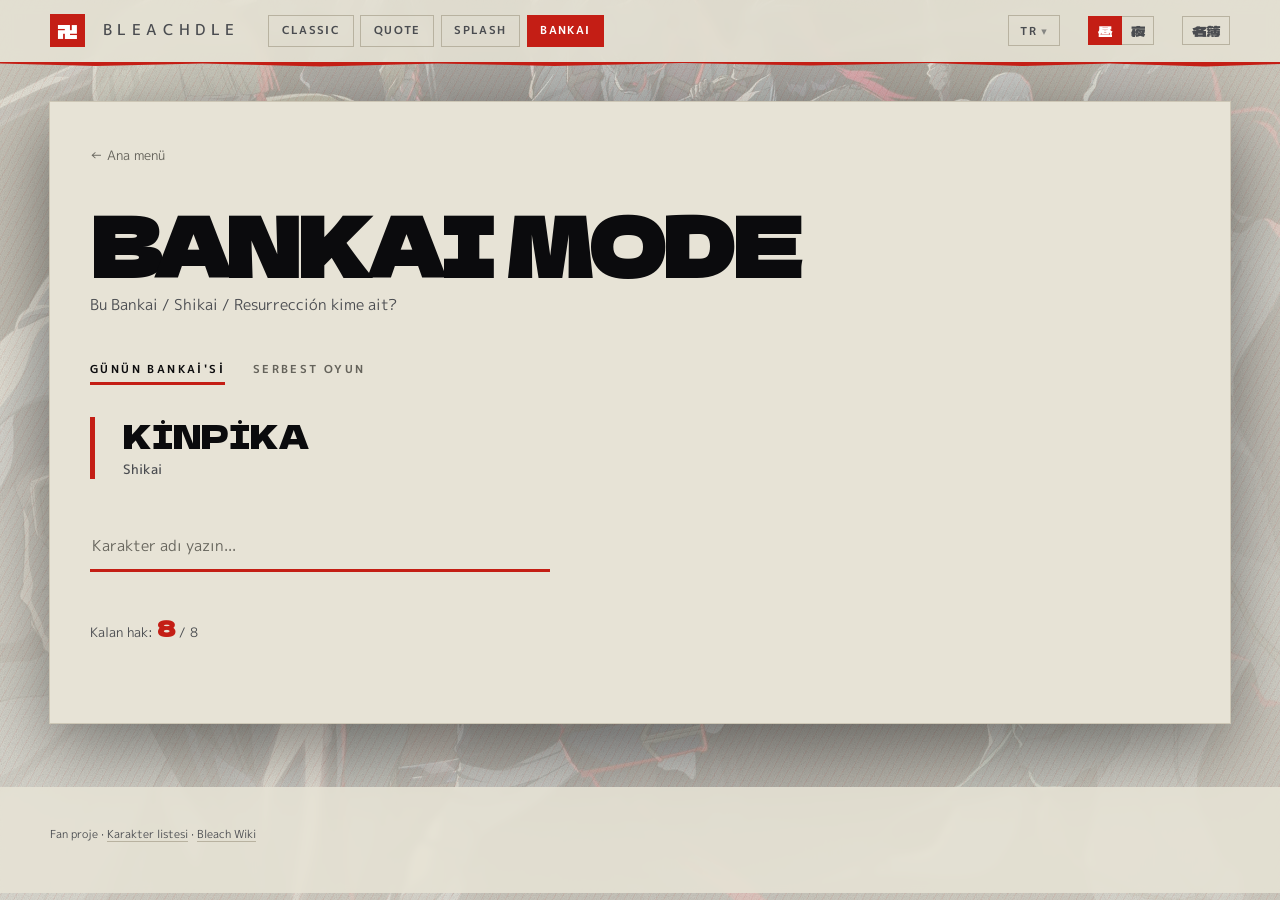
==== commit 8414d7bb: "Karakter listesi sayfası ve üst barda 名簿 kısayolu characters.html: Classic'teki 125 karakter ve oyun" ====
--- a/bankai.html
+++ b/bankai.html
@@ -60,6 +60,8 @@
     <button data-set-theme="dark" data-i18n-aria="theme.dark"
             data-flavor="Hueco Mundo" lang="en">夜</button>
   </div>
+  <a class="list-link" href="characters.html" data-i18n-aria="list.link"
+     data-flavor="Solver" lang="ja">名簿</a>
 </header>
 
 <main class="game-page">
--- a/css/game.css
+++ b/css/game.css
@@ -168,7 +168,8 @@
    Düğmelerde lang="en" var: text-transform: uppercase dile duyarlı ve sayfa
    lang="tr" iken "Society"deki i, İ'ye dönüp "SOUL SOCİETY" oluyordu — mod
    adlarında daha önce yaşanan tuzağın aynısı. Metin zaten İngilizce özel ad. */
-.theme-toggle button::after {
+.theme-toggle button::after,
+.list-link::after {
   content: attr(data-flavor);
   position: absolute;
   top: calc(100% + 6px);
@@ -190,11 +191,33 @@
   transition: opacity 0.14s;
 }
 .theme-toggle button:hover::after,
-.theme-toggle button:focus-visible::after { opacity: 1; }
+.theme-toggle button:focus-visible::after,
+.list-link:hover::after,
+.list-link:focus-visible::after { opacity: 1; }
 
 /* Dokunmatikte hover yok, kutu kalıcı görünür hale gelmesin. */
 @media (hover: none) {
-  .theme-toggle button::after { content: none; }
+  .theme-toggle button::after,
+  .list-link::after { content: none; }
+}
+
+/* Karakter listesi kısayolu: tema hücreleriyle aynı dilde ayrı bir kutu.
+   名簿 (meibo) = isim defteri, kadro listesi. */
+.list-link {
+  position: relative;
+  font-family: var(--font-display);
+  font-size: 0.9rem;
+  line-height: 1;
+  padding: 0.4rem 0.55rem;
+  color: var(--ink-2);
+  border: 1px solid var(--rule);
+  transition: color 0.16s, border-color 0.16s, background 0.16s;
+}
+.list-link:hover { color: var(--ink); border-color: var(--ink-3); }
+.list-link[aria-current] {
+  color: var(--on-seal);
+  background: var(--seal);
+  border-color: var(--seal);
 }
 
 
@@ -687,6 +710,19 @@
   transition: color 0.2s, border-color 0.2s;
 }
 .result-actions button:hover, .result-actions a:hover { color: var(--seal); }
+.result-actions .primary {
+  padding: 0.75rem 1.5rem 0.7rem;
+  font-family: var(--font-display);
+  font-size: 0.95rem;
+  letter-spacing: 0.08em;
+  color: var(--on-seal);
+  background: var(--seal);
+  border: none;
+  clip-path: polygon(var(--slash) 0, 100% 0, 100% calc(100% - var(--slash)), calc(100% - var(--slash)) 100%, 0 100%, 0 var(--slash));
+  transition: filter 0.15s;
+}
+.result-actions .primary:hover { color: var(--on-seal); filter: brightness(1.12); }
+.result-actions .primary:focus-visible { outline: 3px solid var(--ink); outline-offset: -6px; }
 .result-actions .secondary {
   color: var(--ink-2);
   border-bottom-color: var(--rule);
@@ -853,6 +889,99 @@
 }
 
 /* ---------- Dar ekran ---------- */
+/* ---------- Karakter listesi ---------- */
+.hub-link {
+  display: inline-block;
+  margin: -2rem 0 3.5rem;
+  padding-bottom: 0.3rem;
+  font-size: var(--t-label);
+  font-weight: 700;
+  letter-spacing: var(--tr-label);
+  text-transform: uppercase;
+  color: var(--ink-2);
+  border-bottom: 2px solid var(--rule);
+  transition: color 0.2s, border-color 0.2s;
+}
+.hub-link:hover { color: var(--seal); border-bottom-color: var(--seal); }
+
+.list-controls {
+  display: flex;
+  flex-wrap: wrap;
+  align-items: flex-end;
+  gap: 1.25rem 2rem;
+  margin-bottom: 1.5rem;
+}
+.list-controls .search-box { flex: 1 1 260px; margin: 0; }
+.list-filters {
+  display: flex;
+  flex-wrap: wrap;
+  gap: 1rem 1.25rem;
+}
+.list-filter {
+  display: flex;
+  flex-direction: column;
+  gap: 0.2rem;
+}
+.list-filter span {
+  font-size: var(--t-label);
+  font-weight: 700;
+  letter-spacing: var(--tr-label);
+  text-transform: uppercase;
+  color: var(--ink-3);
+}
+.list-filter select {
+  min-width: 7.5rem;
+  padding: 0.35rem 0.1rem;
+  font-family: var(--font-body);
+  font-size: var(--t-small);
+  font-weight: 700;
+  color: var(--ink-2);
+  background: var(--paper);
+  border: none;
+  border-bottom: 3px solid var(--rule);
+  cursor: pointer;
+}
+.list-filter select:focus { outline: none; border-bottom-color: var(--seal); }
+.list-filter select.is-set { color: var(--ink); border-bottom-color: var(--seal); }
+
+.list-status {
+  display: flex;
+  align-items: baseline;
+  gap: 1.5rem;
+  margin-bottom: 0.4rem;
+}
+.list-count { margin: 0; font-size: var(--t-small); color: var(--ink-2); }
+.list-count strong { color: var(--ink); }
+.list-reset {
+  padding-bottom: 0.2rem;
+  font-size: var(--t-label);
+  font-weight: 700;
+  letter-spacing: var(--tr-label);
+  text-transform: uppercase;
+  color: var(--seal);
+  border-bottom: 2px solid var(--seal);
+}
+.list-reset:hover { color: var(--ink); }
+.list-empty { margin: 1.5rem 0 0; color: var(--ink-3); font-size: var(--t-small); }
+
+/* Tablo classic'in tahmin tablosunun dili; ama 125 satır vuruşla girmesin,
+   ve doğru/yanlış rengi yok — burada değer yalnızca değer. */
+.char-table td { animation: none; height: 64px; color: var(--ink); }
+.char-table td .char-avatar { width: 58px; height: 58px; }
+.char-table th button {
+  font: inherit;
+  letter-spacing: inherit;
+  text-transform: inherit;
+  color: inherit;
+  padding: 0;
+  white-space: nowrap;
+}
+.char-table th button:hover { color: var(--ink); }
+.char-table th[aria-sort="ascending"] button,
+.char-table th[aria-sort="descending"] button { color: var(--seal); }
+.char-table th[aria-sort="ascending"] button::after { content: ' ↑'; }
+.char-table th[aria-sort="descending"] button::after { content: ' ↓'; }
+
 @media (max-width: 640px) {
   .site-header { padding: 1rem 1.1rem 0.8rem; }
   .site-header, .site-footer { padding-left: 1.1rem; padding-right: 1.1rem; }
